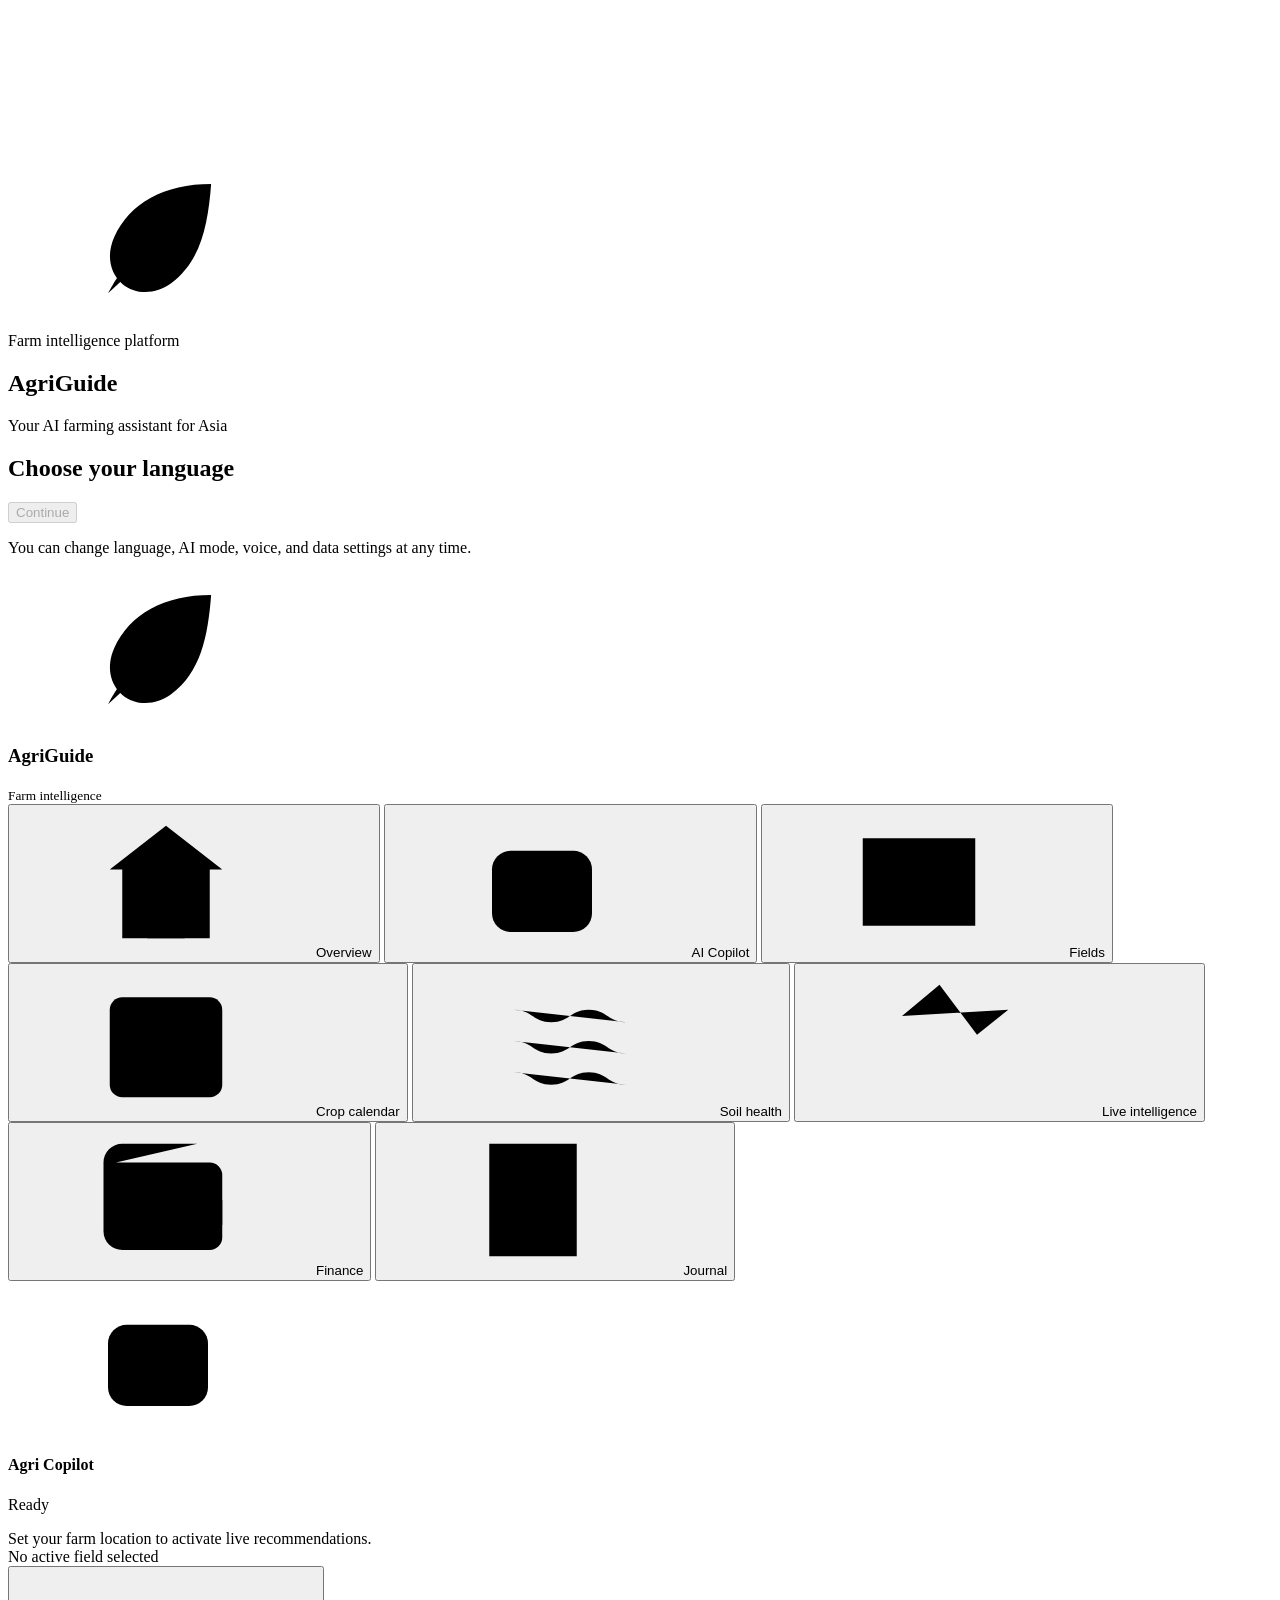
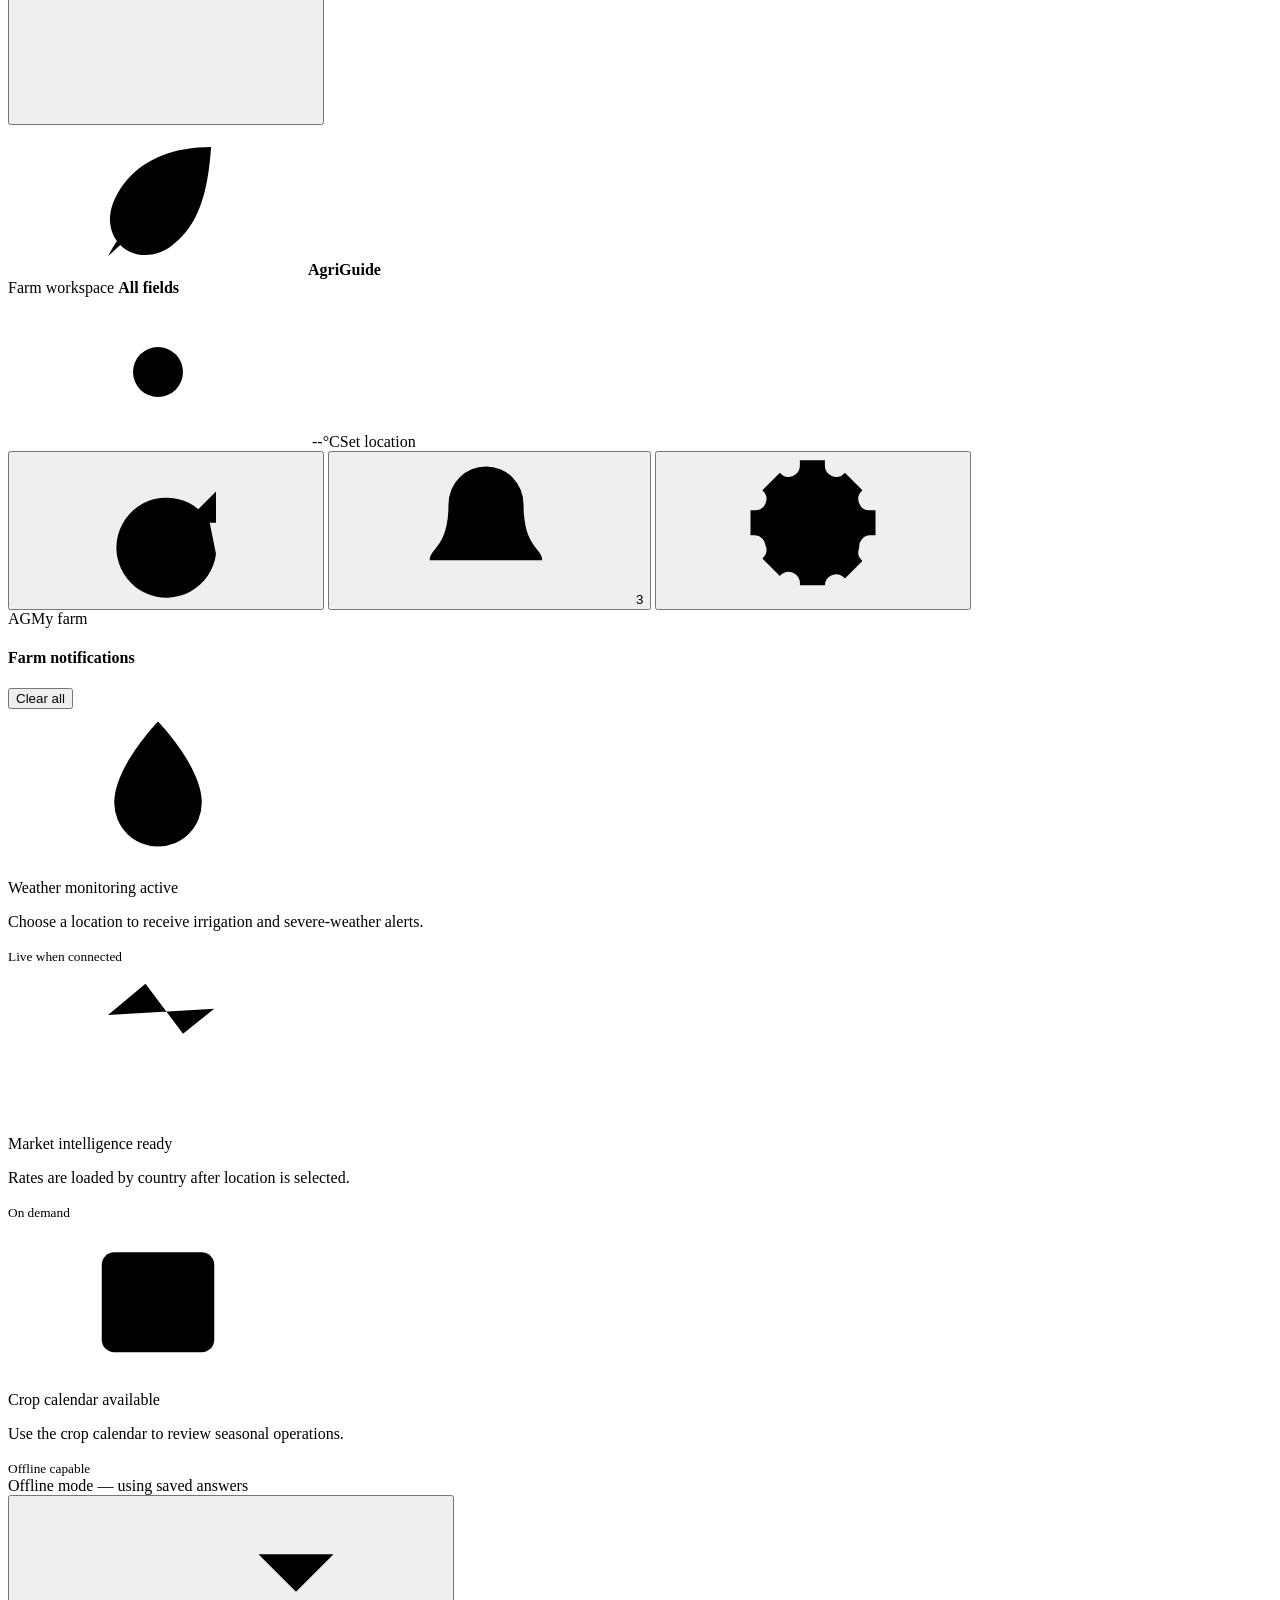
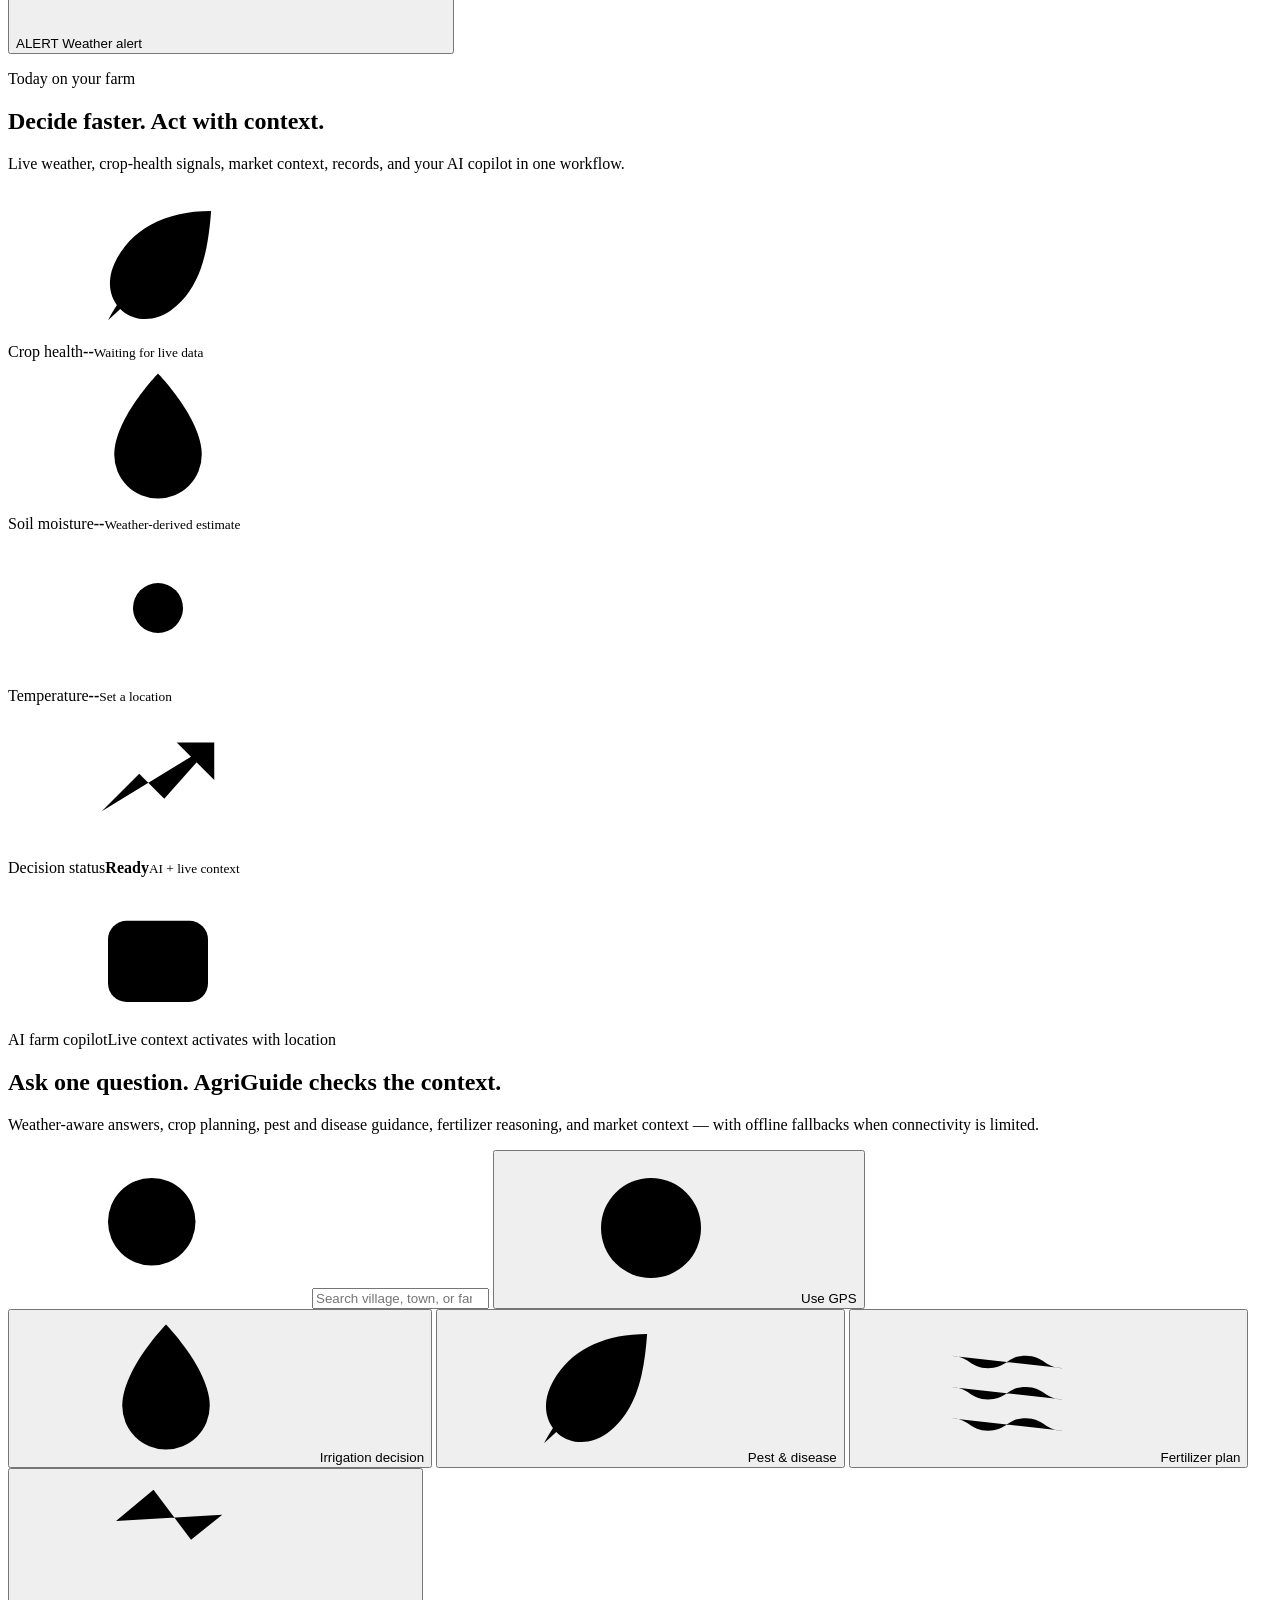
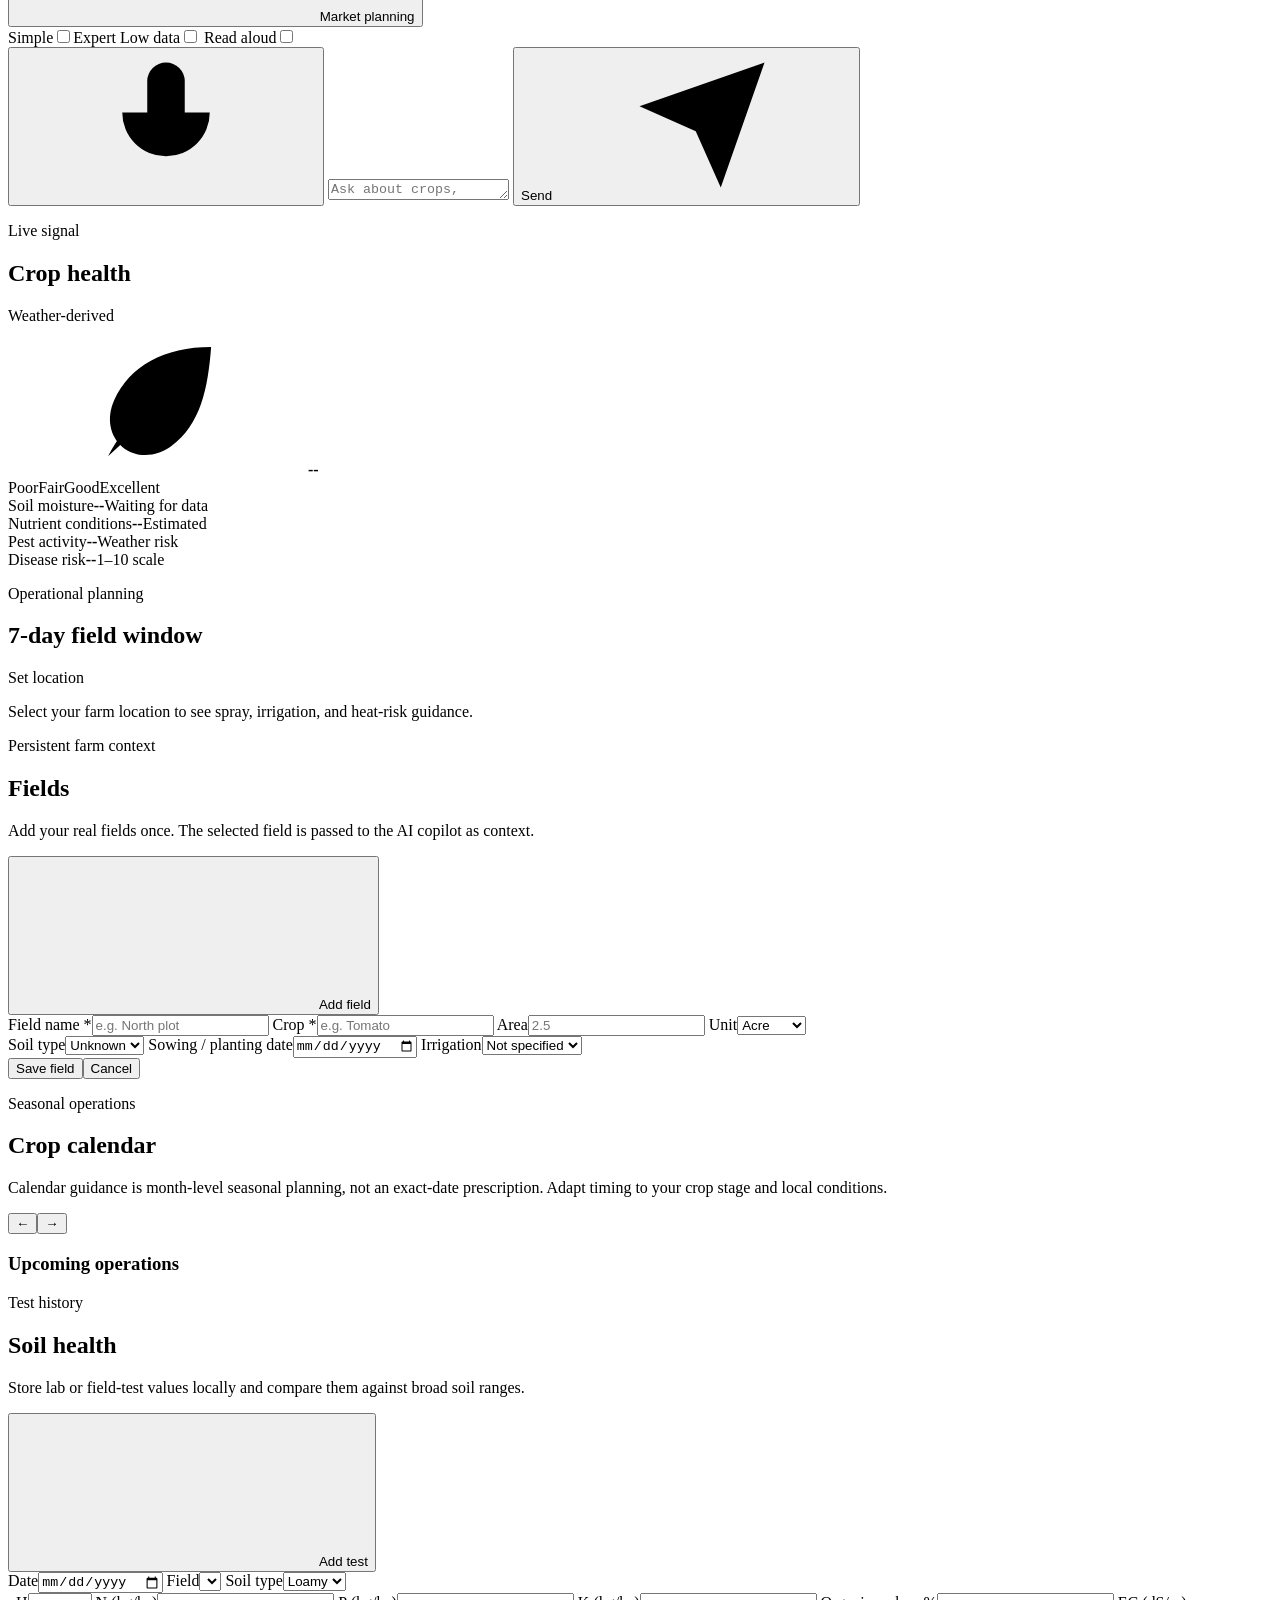
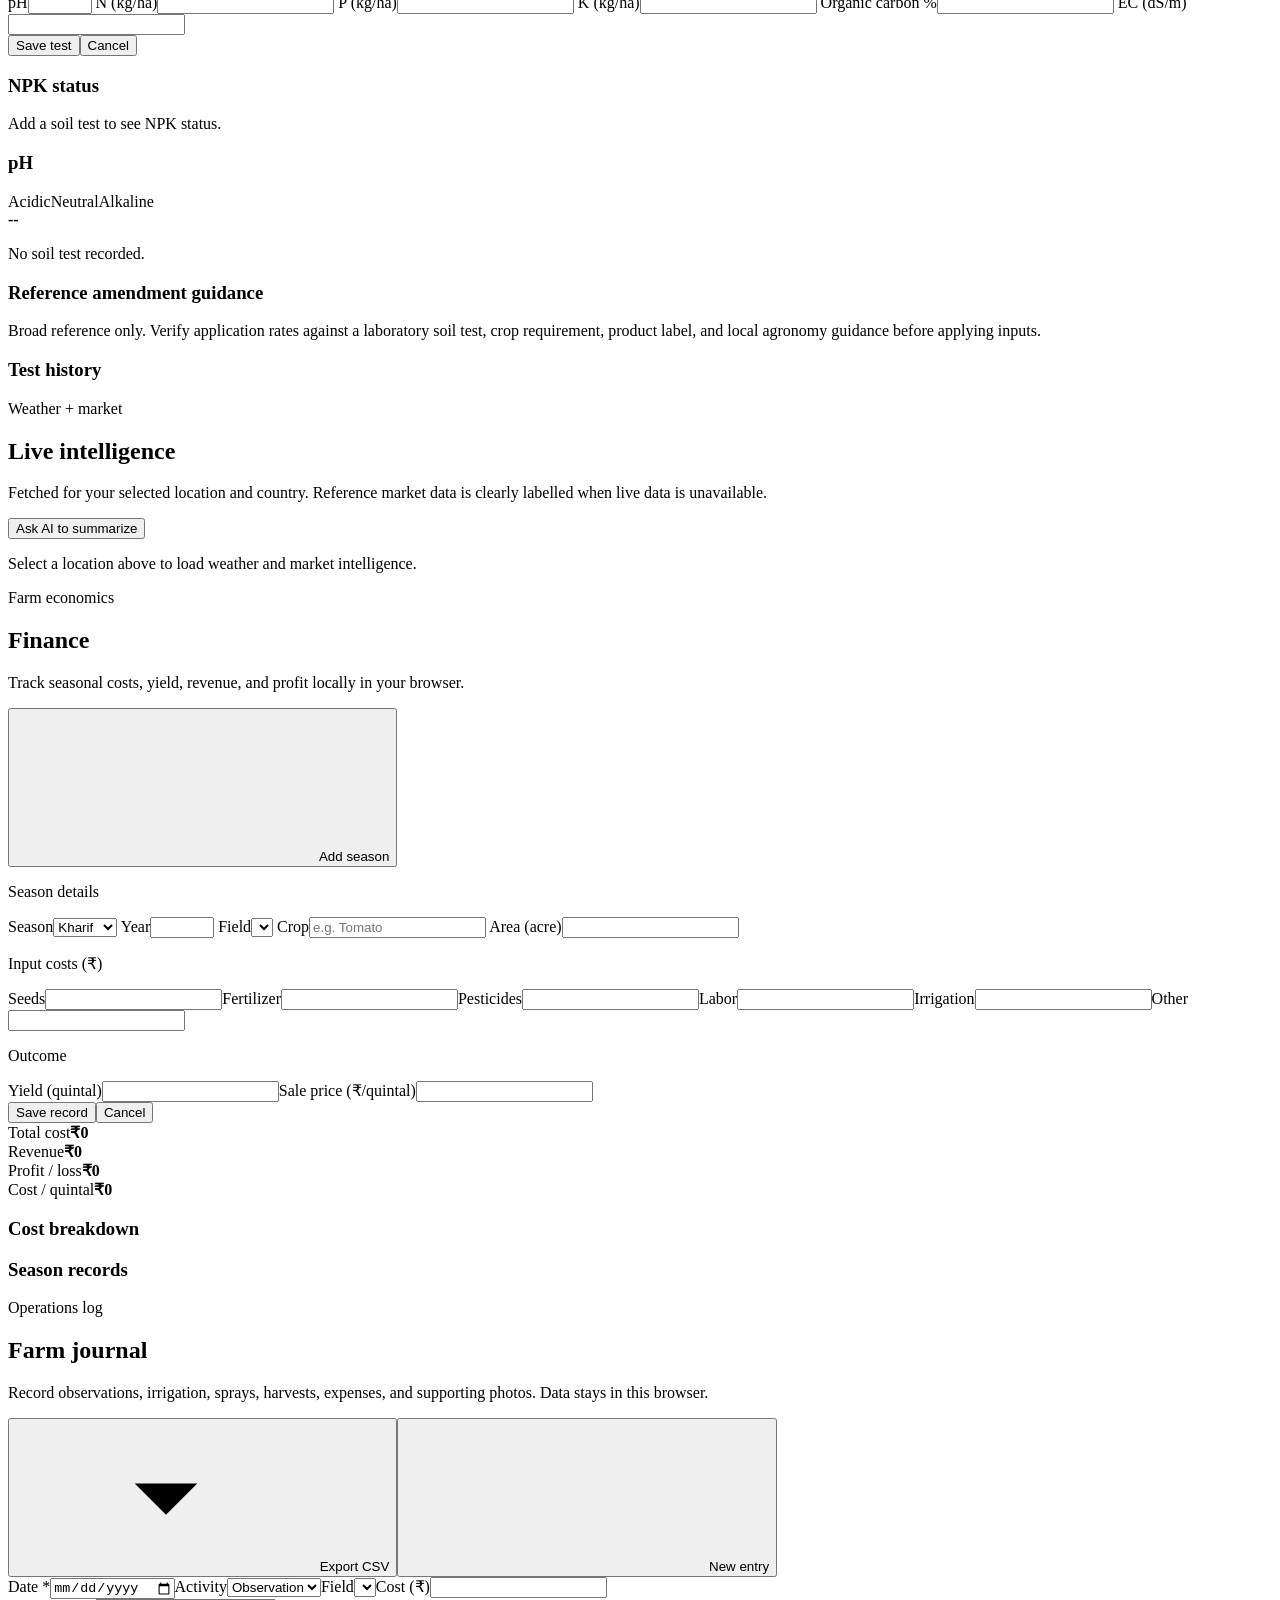
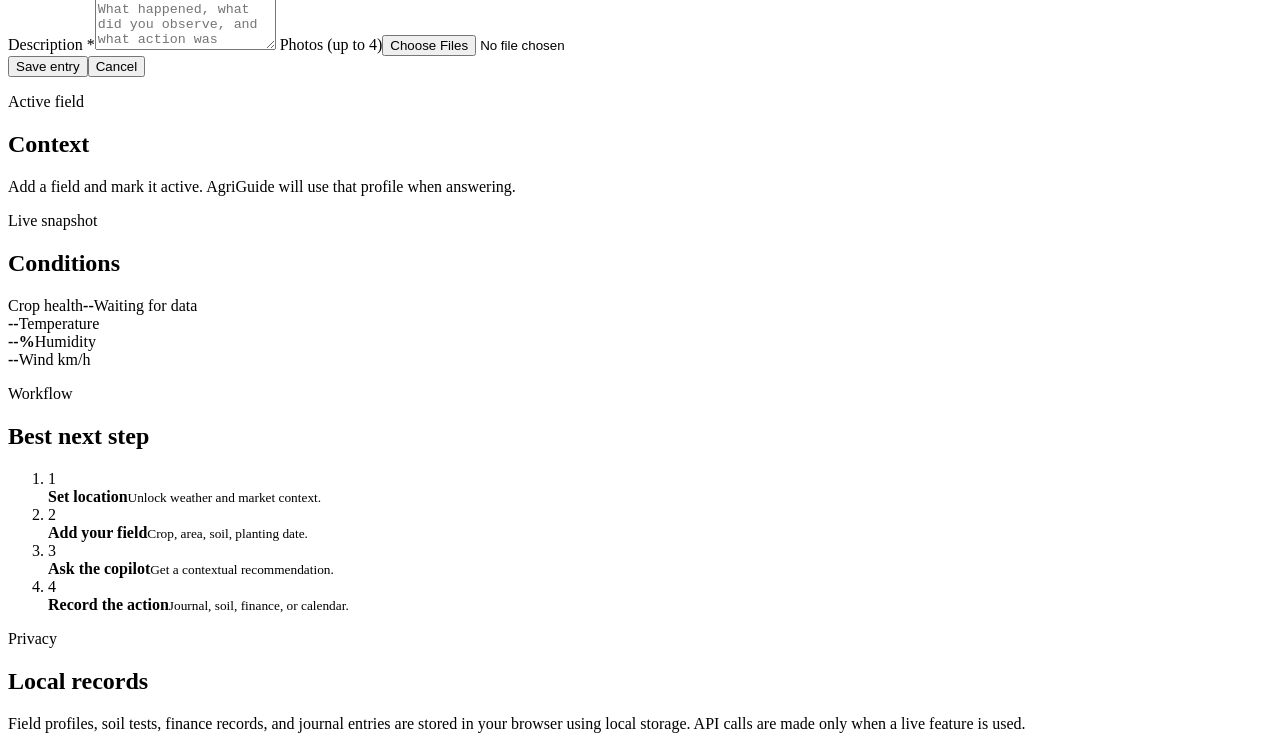
==== frontend/index.html @ b5e4563b "chore: snapshot before audit and bug fixes" ====
<!doctype html>
<html lang="en">
<head>
  <meta charset="utf-8" />
  <meta name="viewport" content="width=device-width, initial-scale=1, viewport-fit=cover" />
  <meta name="theme-color" content="#163824" />
  <meta name="description" content="AgriGuide — AI farm intelligence for weather, crop health, soil, planning, finance, and field operations." />
  <title>AgriGuide — Farm Intelligence</title>
  <link rel="manifest" href="/manifest.json" />
  <link rel="stylesheet" href="/css/style.css?v=4" />
</head>
<body>
  <!-- Local SVG icon sprite: no CDN dependency, works offline. -->
  <svg class="svg-sprite" aria-hidden="true" focusable="false">
    <symbol id="i-leaf" viewBox="0 0 24 24"><path d="M20.5 3.5C13 3.5 7.5 6.5 5 12c-1.3 2.9-.7 5.8 1.3 7.5 2.1 1.8 5.4 1.7 7.8-.1 4.7-3.5 5.9-9.2 6.4-15.9Z"/><path d="M4 21c2.8-5.4 7.1-9.4 13.1-12"/></symbol>
    <symbol id="i-home" viewBox="0 0 24 24"><path d="m3 10 9-7 9 7"/><path d="M5 9.5V21h14V9.5"/><path d="M9 21v-7h6v7"/></symbol>
    <symbol id="i-fields" viewBox="0 0 24 24"><path d="M3 5h18v14H3z"/><path d="M3 11h18M9 5v14M15 5v14"/></symbol>
    <symbol id="i-calendar" viewBox="0 0 24 24"><rect x="3" y="5" width="18" height="16" rx="2"/><path d="M8 3v4M16 3v4M3 10h18"/></symbol>
    <symbol id="i-soil" viewBox="0 0 24 24"><path d="M3 7c3 0 3 2 6 2s3-2 6-2 3 2 6 2"/><path d="M3 12c3 0 3 2 6 2s3-2 6-2 3 2 6 2"/><path d="M3 17c3 0 3 2 6 2s3-2 6-2 3 2 6 2"/></symbol>
    <symbol id="i-market" viewBox="0 0 24 24"><path d="M4 20V10M10 20V4M16 20v-7M22 20H2"/><path d="m4 8 6-5 6 8 5-4"/></symbol>
    <symbol id="i-wallet" viewBox="0 0 24 24"><path d="M4 6h15a2 2 0 0 1 2 2v10a2 2 0 0 1-2 2H5a3 3 0 0 1-3-3V6a3 3 0 0 1 3-3h12"/><path d="M16 12h5v4h-5a2 2 0 1 1 0-4Z"/></symbol>
    <symbol id="i-journal" viewBox="0 0 24 24"><path d="M5 3h14v18H5z"/><path d="M8 7h8M8 11h8M8 15h5M3 6h4M3 10h4M3 14h4M3 18h4"/></symbol>
    <symbol id="i-bot" viewBox="0 0 24 24"><rect x="4" y="7" width="16" height="13" rx="3"/><path d="M12 3v4M9 12h.01M15 12h.01M8 16h8"/></symbol>
    <symbol id="i-menu" viewBox="0 0 24 24"><path d="M4 7h16M4 12h16M4 17h16"/></symbol>
    <symbol id="i-refresh" viewBox="0 0 24 24"><path d="M20 6v5h-5"/><path d="M19 11a8 8 0 1 0 1 5"/></symbol>
    <symbol id="i-bell" viewBox="0 0 24 24"><path d="M18 8a6 6 0 0 0-12 0c0 7-3 7-3 9h18c0-2-3-2-3-9"/><path d="M10 21h4"/></symbol>
    <symbol id="i-settings" viewBox="0 0 24 24"><circle cx="12" cy="12" r="3"/><path d="M19.4 15a1.8 1.8 0 0 0 .4 2l.1.1-2.8 2.8-.1-.1a1.8 1.8 0 0 0-2-.4 1.8 1.8 0 0 0-1.1 1.7V21h-4v-.1A1.8 1.8 0 0 0 8.8 19a1.8 1.8 0 0 0-2 .4l-.1.1-2.8-2.8.1-.1a1.8 1.8 0 0 0 .4-2A1.8 1.8 0 0 0 2.7 13H2V9h.7a1.8 1.8 0 0 0 1.7-1.1 1.8 1.8 0 0 0-.4-2l-.1-.1L6.7 3l.1.1a1.8 1.8 0 0 0 2 .4A1.8 1.8 0 0 0 9.9 1.8V1h4v.8A1.8 1.8 0 0 0 15 3.5a1.8 1.8 0 0 0 2-.4l.1-.1 2.8 2.8-.1.1a1.8 1.8 0 0 0-.4 2A1.8 1.8 0 0 0 21.1 9h.9v4h-.9a1.8 1.8 0 0 0-1.7 2Z"/></symbol>
    <symbol id="i-pin" viewBox="0 0 24 24"><path d="M20 10c0 5-8 11-8 11S4 15 4 10a8 8 0 1 1 16 0Z"/><circle cx="12" cy="10" r="2.5"/></symbol>
    <symbol id="i-search" viewBox="0 0 24 24"><circle cx="11" cy="11" r="7"/><path d="m20 20-4-4"/></symbol>
    <symbol id="i-mic" viewBox="0 0 24 24"><rect x="9" y="2" width="6" height="12" rx="3"/><path d="M5 10a7 7 0 0 0 14 0M12 17v5M8 22h8"/></symbol>
    <symbol id="i-send" viewBox="0 0 24 24"><path d="m22 2-7 20-4-9-9-4Z"/><path d="M22 2 11 13"/></symbol>
    <symbol id="i-sun" viewBox="0 0 24 24"><circle cx="12" cy="12" r="4"/><path d="M12 2v2M12 20v2M4.93 4.93l1.41 1.41M17.66 17.66l1.41 1.41M2 12h2M20 12h2M4.93 19.07l1.41-1.41M17.66 6.34l1.41-1.41"/></symbol>
    <symbol id="i-droplet" viewBox="0 0 24 24"><path d="M12 2s7 7.2 7 13a7 7 0 0 1-14 0c0-5.8 7-13 7-13Z"/></symbol>
    <symbol id="i-trend" viewBox="0 0 24 24"><path d="m3 17 6-6 4 4 8-9"/><path d="M15 6h6v6"/></symbol>
    <symbol id="i-plus" viewBox="0 0 24 24"><path d="M12 5v14M5 12h14"/></symbol>
    <symbol id="i-download" viewBox="0 0 24 24"><path d="M12 3v12M7 10l5 5 5-5M5 21h14"/></symbol>
    <symbol id="i-chevron-down" viewBox="0 0 24 24"><path d="m6 9 6 6 6-6"/></symbol>
    <symbol id="i-gps" viewBox="0 0 24 24"><circle cx="12" cy="12" r="4"/><circle cx="12" cy="12" r="8"/><path d="M12 2V0M12 24v-2M2 12H0M24 12h-2"/></symbol>
    <symbol id="i-moon" viewBox="0 0 24 24"><path d="M20 15.5A8.5 8.5 0 0 1 8.5 4 8.5 8.5 0 1 0 20 15.5Z"/></symbol>
  </svg>

  <!-- Language onboarding -->
  <section id="lang-screen" class="screen language-screen active" aria-labelledby="language-title">
    <div class="lang-card">
      <div class="lang-brand-lockup">
        <span class="brand-mark brand-mark-large"><svg class="ui-icon"><use href="#i-leaf"/></svg></span>
        <div>
          <p class="eyebrow">Farm intelligence platform</p>
          <h1 id="language-title" data-i18n="appName">AgriGuide</h1>
        </div>
      </div>
      <p class="subtitle" data-i18n="tagline">Your AI farming assistant for Asia</p>
      <h2 data-i18n="selectLanguage">Choose your language</h2>
      <div id="lang-grid" class="lang-grid" role="list"></div>
      <button id="lang-continue" class="btn primary ripple-target" type="button" disabled>
        <span data-i18n="continue">Continue</span>
      </button>
      <p class="onboarding-note">You can change language, AI mode, voice, and data settings at any time.</p>
    </div>
  </section>

  <!-- Main application -->
  <div id="app-screen" class="screen app-shell">
    <aside class="sidebar" aria-label="Primary navigation">
      <div class="brand-block">
        <span class="brand-mark"><svg class="ui-icon"><use href="#i-leaf"/></svg></span>
        <div>
          <h3>AgriGuide</h3>
          <small>Farm intelligence</small>
        </div>
      </div>

      <nav class="nav-list" aria-label="Farm workspace">
        <button class="nav-item active" type="button" data-target="overview"><span class="icon"><svg class="ui-icon"><use href="#i-home"/></svg></span><span>Overview</span></button>
        <button class="nav-item" type="button" data-target="assistant"><span class="icon"><svg class="ui-icon"><use href="#i-bot"/></svg></span><span>AI Copilot</span></button>
        <button class="nav-item" type="button" data-target="fields"><span class="icon"><svg class="ui-icon"><use href="#i-fields"/></svg></span><span>Fields</span></button>
        <button class="nav-item" type="button" data-target="calendar"><span class="icon"><svg class="ui-icon"><use href="#i-calendar"/></svg></span><span>Crop calendar</span></button>
        <button class="nav-item" type="button" data-target="soil"><span class="icon"><svg class="ui-icon"><use href="#i-soil"/></svg></span><span>Soil health</span></button>
        <button class="nav-item" type="button" data-target="market"><span class="icon"><svg class="ui-icon"><use href="#i-market"/></svg></span><span>Live intelligence</span></button>
        <button class="nav-item" type="button" data-target="finance"><span class="icon"><svg class="ui-icon"><use href="#i-wallet"/></svg></span><span>Finance</span></button>
        <button class="nav-item" type="button" data-target="journal"><span class="icon"><svg class="ui-icon"><use href="#i-journal"/></svg></span><span>Journal</span></button>
      </nav>

      <div class="sidebar-status-card" aria-label="Agent status">
        <div class="agent-mini-row">
          <div class="agent-avatar">
            <div class="agent-avatar-ring"><svg class="ui-icon"><use href="#i-bot"/></svg></div>
            <span class="agent-status-dot"></span>
          </div>
          <div class="agent-info">
            <h4>Agri Copilot</h4>
            <p><span class="status-indicator"></span> Ready</p>
          </div>
        </div>
        <div id="agent-speech" class="speech-bubble">Set your farm location to activate live recommendations.</div>
        <span class="sidebar-status-text" id="active-field-name">No active field selected</span>
      </div>
    </aside>

    <div id="sidebar-backdrop" class="sidebar-backdrop" aria-hidden="true"></div>

    <main class="main-column">
      <header class="topbar">
        <div class="topbar-left">
          <button class="mobile-menu icon-btn" type="button" aria-label="Open navigation"><svg class="ui-icon"><use href="#i-menu"/></svg></button>
          <div class="mobile-brand"><span class="brand-mark mini"><svg class="ui-icon"><use href="#i-leaf"/></svg></span><strong>AgriGuide</strong></div>
          <div class="workspace-title">
            <span class="workspace-label">Farm workspace</span>
            <strong id="topbar-field-label">All fields</strong>
          </div>
        </div>

        <div class="topbar-actions">
          <div id="header-weather" class="weather-widget" aria-live="polite">
            <span class="weather-icon" data-field="icon"><svg class="ui-icon"><use href="#i-sun"/></svg></span>
            <span><span class="weather-temp" data-field="temp">--°C</span><span class="weather-desc" data-field="desc">Set location</span></span>
          </div>
          <button id="btn-refresh" class="icon-btn" type="button" aria-label="Refresh live data" title="Refresh live data"><svg class="ui-icon icon-hover-rotate"><use href="#i-refresh"/></svg></button>
          <button id="btn-notifications" class="icon-btn notification-btn" type="button" aria-label="Notifications" title="Notifications"><svg class="ui-icon"><use href="#i-bell"/></svg><span class="badge">3</span></button>
          <button id="btn-settings" class="icon-btn" type="button" aria-label="Settings" title="Settings"><svg class="ui-icon"><use href="#i-settings"/></svg></button>
          <div class="profile-chip" aria-label="Farm profile"><span class="avatar">AG</span><span>My farm</span></div>
        </div>

        <div id="notifications-panel" class="notifications-panel hidden" role="dialog" aria-label="Notifications">
          <div class="notif-header"><h4>Farm notifications</h4><button id="notif-clear" class="notif-clear-btn" type="button">Clear all</button></div>
          <div id="notif-list" class="notif-list">
            <div class="notif-item notif-weather"><span class="notif-icon"><svg class="ui-icon"><use href="#i-droplet"/></svg></span><div class="notif-content"><p class="notif-title">Weather monitoring active</p><p class="notif-desc">Choose a location to receive irrigation and severe-weather alerts.</p><small class="notif-time">Live when connected</small></div></div>
            <div class="notif-item notif-market"><span class="notif-icon"><svg class="ui-icon"><use href="#i-market"/></svg></span><div class="notif-content"><p class="notif-title">Market intelligence ready</p><p class="notif-desc">Rates are loaded by country after location is selected.</p><small class="notif-time">On demand</small></div></div>
            <div class="notif-item notif-calendar"><span class="notif-icon"><svg class="ui-icon"><use href="#i-calendar"/></svg></span><div class="notif-content"><p class="notif-title">Crop calendar available</p><p class="notif-desc">Use the crop calendar to review seasonal operations.</p><small class="notif-time">Offline capable</small></div></div>
          </div>
        </div>
      </header>

      <div id="offline-banner" class="offline-banner hidden" data-i18n="offlineBanner">Offline mode — using saved answers</div>

      <section id="alert-bar" class="alert-bar hidden" aria-live="polite">
        <button class="alert-toggle" type="button" aria-expanded="false">
          <span class="alert-level" data-field="level">ALERT</span>
          <span class="alert-msg" data-field="msg">Weather alert</span>
          <span class="alert-time" data-field="time"></span>
          <svg class="ui-icon alert-chevron"><use href="#i-chevron-down"/></svg>
        </button>
        <div class="alert-details" data-field="details"></div>
      </section>

      <div class="content-grid">
        <div class="content-main">
          <!-- OVERVIEW -->
          <section id="overview" class="workspace-section">
            <div class="page-heading-row">
              <div>
                <p class="eyebrow">Today on your farm</p>
                <h1>Decide faster. Act with context.</h1>
                <p class="section-subtitle">Live weather, crop-health signals, market context, records, and your AI copilot in one workflow.</p>
              </div>
              <span id="active-location" class="active-location"></span>
            </div>

            <div class="overview-kpis">
              <article class="overview-kpi kpi-primary">
                <span class="kpi-icon"><svg class="ui-icon"><use href="#i-leaf"/></svg></span>
                <div><span class="kpi-label">Crop health</span><strong id="overview-health">--</strong><small id="overview-health-note">Waiting for live data</small></div>
              </article>
              <article class="overview-kpi">
                <span class="kpi-icon"><svg class="ui-icon"><use href="#i-droplet"/></svg></span>
                <div><span class="kpi-label">Soil moisture</span><strong id="overview-moisture">--</strong><small>Weather-derived estimate</small></div>
              </article>
              <article class="overview-kpi">
                <span class="kpi-icon"><svg class="ui-icon"><use href="#i-sun"/></svg></span>
                <div><span class="kpi-label">Temperature</span><strong id="overview-temp">--</strong><small id="overview-weather-note">Set a location</small></div>
              </article>
              <article class="overview-kpi">
                <span class="kpi-icon"><svg class="ui-icon"><use href="#i-trend"/></svg></span>
                <div><span class="kpi-label">Decision status</span><strong id="overview-action">Ready</strong><small id="overview-action-note">AI + live context</small></div>
              </article>
            </div>
          </section>

          <!-- AI COPILOT HERO -->
          <section id="assistant" class="hero-agent-workspace" aria-labelledby="assistant-title">
            <div class="agent-hero-header">
              <div class="agent-hero-avatar-wrap"><div class="agent-avatar-hero"><svg class="ui-icon ui-icon-lg"><use href="#i-bot"/></svg></div><span class="status-pulse-ring"></span></div>
              <div class="agent-hero-intro">
                <div class="agent-badge-row"><span class="agent-pill-badge"><span class="live-status-dot"></span> AI farm copilot</span><span class="agent-pill-location" id="agent-location-label">Live context activates with location</span></div>
                <h2 id="assistant-title" class="agent-hero-title">Ask one question. AgriGuide checks the context.</h2>
                <p class="agent-hero-subtitle">Weather-aware answers, crop planning, pest and disease guidance, fertilizer reasoning, and market context — with offline fallbacks when connectivity is limited.</p>
              </div>
            </div>

            <div class="agent-location-bar">
              <div class="location-input-group">
                <svg class="ui-icon search-icon"><use href="#i-search"/></svg>
                <input id="location-search" type="search" placeholder="Search village, town, or farm area…" autocomplete="off" aria-label="Search farm location" />
                <button id="btn-gps" class="btn agent-secondary-btn" type="button"><svg class="ui-icon"><use href="#i-gps"/></svg><span>Use GPS</span></button>
              </div>
              <div id="location-results" class="location-results hidden" role="listbox"></div>
            </div>

            <div id="chat" class="chat hero-chat-stream" aria-live="polite" aria-label="AgriGuide conversation"></div>

            <div class="quick-topics" aria-label="Quick prompts">
              <button class="topic-chip" type="button" data-prompt="Should I irrigate today based on the weather forecast?"><span class="topic-icon"><svg class="ui-icon"><use href="#i-droplet"/></svg></span> Irrigation decision</button>
              <button class="topic-chip" type="button" data-prompt="What pest and disease risks should I scout for this week?"><span class="topic-icon"><svg class="ui-icon"><use href="#i-leaf"/></svg></span> Pest & disease</button>
              <button class="topic-chip" type="button" data-prompt="Help me plan fertilizer application safely and efficiently."><span class="topic-icon"><svg class="ui-icon"><use href="#i-soil"/></svg></span> Fertilizer plan</button>
              <button class="topic-chip" type="button" data-prompt="Show me the relevant market rates and how they may affect my planning."><span class="topic-icon"><svg class="ui-icon"><use href="#i-market"/></svg></span> Market planning</button>
            </div>

            <div class="composer hero-composer">
              <div class="composer-tools">
                <label class="toggle"><span data-i18n="simpleMode">Simple</span><input id="mode-toggle" type="checkbox" aria-label="Toggle expert mode" /><span data-i18n="expertMode">Expert</span></label>
                <label class="toggle"><span data-i18n="lowDataMode">Low data</span><input id="low-data-toggle" type="checkbox" /></label>
                <label class="toggle"><span data-i18n="voiceOut">Read aloud</span><input id="voice-out-toggle" type="checkbox" /></label>
              </div>
              <div class="input-row">
                <button id="btn-voice-in" class="icon-btn voice-mic-btn" type="button" aria-label="Speak"><svg class="ui-icon"><use href="#i-mic"/></svg></button>
                <textarea id="message-input" rows="1" maxlength="4000" data-i18n-placeholder="placeholder" placeholder="Ask about crops, weather, pests, soil…"></textarea>
                <button id="btn-send" class="send-btn ripple-target" type="button" aria-label="Send message"><span data-i18n="send">Send</span><svg class="ui-icon"><use href="#i-send"/></svg></button>
              </div>
            </div>
          </section>

          <!-- CROP HEALTH -->
          <section class="dashboard-row workspace-section" aria-label="Farm health overview">
            <article class="card health-card">
              <div class="section-heading"><div><p class="eyebrow">Live signal</p><h2>Crop health</h2></div><span class="confidence-pill">Weather-derived</span></div>
              <div class="gauge-wrap">
                <div id="crop-health-gauge" class="health-gauge" style="--score:0"><div><span class="gauge-icon"><svg class="ui-icon"><use href="#i-leaf"/></svg></span><strong data-field="score">--</strong></div></div>
                <div class="health-legend"><span><i class="legend-dot poor"></i>Poor</span><span><i class="legend-dot fair"></i>Fair</span><span><i class="legend-dot good"></i>Good</span><span><i class="legend-dot excellent"></i>Excellent</span></div>
              </div>
              <div id="crop-metrics" class="metric-grid">
                <div class="metric-tile" data-metric="soil-moisture"><span class="label">Soil moisture</span><strong class="value" data-field="value">--</strong><span class="sub" data-field="sub">Waiting for data</span></div>
                <div class="metric-tile" data-metric="nutrients"><span class="label">Nutrient conditions</span><strong class="value" data-field="value">--</strong><span class="sub" data-field="sub">Estimated</span></div>
                <div class="metric-tile" data-metric="pest-activity"><span class="label">Pest activity</span><strong class="value" data-field="value">--</strong><span class="sub" data-field="sub">Weather risk</span></div>
                <div class="metric-tile" data-metric="disease-risk"><span class="label">Disease risk</span><strong class="value" data-field="value">--</strong><span class="sub" data-field="sub">1–10 scale</span></div>
              </div>
            </article>

            <article class="card forecast-card">
              <div class="section-heading"><div><p class="eyebrow">Operational planning</p><h2>7-day field window</h2></div></div>
              <div id="forecast-strip" class="forecast-strip"><div class="forecast-day"><span class="day-label">Set location</span></div></div>
              <p id="forecast-impact" class="impact-note">Select your farm location to see spray, irrigation, and heat-risk guidance.</p>
            </article>
          </section>

          <!-- FIELDS -->
          <section id="fields" class="card workspace-section">
            <div class="section-heading">
              <div><p class="eyebrow">Persistent farm context</p><h2>Fields</h2><p class="section-subtitle compact-copy">Add your real fields once. The selected field is passed to the AI copilot as context.</p></div>
              <button id="btn-field-add" class="btn primary" type="button"><svg class="ui-icon"><use href="#i-plus"/></svg> Add field</button>
            </div>
            <div id="field-form" class="field-form hidden">
              <div class="form-row">
                <label class="form-field"><span>Field name *</span><input id="field-name" type="text" maxlength="80" placeholder="e.g. North plot" /></label>
                <label class="form-field"><span>Crop *</span><input id="field-crop" type="text" maxlength="80" placeholder="e.g. Tomato" /></label>
                <label class="form-field"><span>Area</span><input id="field-area" type="number" min="0" step="0.01" placeholder="2.5" /></label>
                <label class="form-field"><span>Unit</span><select id="field-unit"><option value="acre">Acre</option><option value="hectare">Hectare</option><option value="cent">Cent</option></select></label>
              </div>
              <div class="form-row">
                <label class="form-field"><span>Soil type</span><select id="field-soil"><option value="">Unknown</option><option value="loamy">Loamy</option><option value="clay">Clay</option><option value="sandy">Sandy</option><option value="black">Black soil</option><option value="red">Red soil</option><option value="alluvial">Alluvial</option></select></label>
                <label class="form-field"><span>Sowing / planting date</span><input id="field-sowing-date" type="date" /></label>
                <label class="form-field"><span>Irrigation</span><select id="field-irrigation"><option value="">Not specified</option><option value="drip">Drip</option><option value="sprinkler">Sprinkler</option><option value="furrow">Furrow</option><option value="flood">Flood</option><option value="rainfed">Rainfed</option></select></label>
              </div>
              <div class="form-actions"><button id="btn-field-save" class="btn primary" type="button">Save field</button><button id="btn-field-cancel" class="btn ghost" type="button">Cancel</button></div>
            </div>
            <div id="fields-list" class="fields-list"></div>
          </section>

          <!-- CALENDAR -->
          <section id="calendar" class="card workspace-section">
            <div class="section-heading"><div><p class="eyebrow">Seasonal operations</p><h2>Crop calendar</h2><p class="section-subtitle compact-copy">Calendar guidance is month-level seasonal planning, not an exact-date prescription. Adapt timing to your crop stage and local conditions.</p></div><div class="calendar-controls"><button id="btn-cal-prev" class="icon-btn" type="button" aria-label="Previous month">←</button><strong id="cal-month-label" class="cal-month-label"></strong><button id="btn-cal-next" class="icon-btn" type="button" aria-label="Next month">→</button></div></div>
            <div id="calendar-grid" class="calendar-grid"></div>
            <div class="section-heading compact section-divider"><h3>Upcoming operations</h3></div>
            <div id="calendar-tasks" class="calendar-tasks"></div>
          </section>

          <!-- SOIL -->
          <section id="soil" class="card workspace-section">
            <div class="section-heading"><div><p class="eyebrow">Test history</p><h2>Soil health</h2><p class="section-subtitle compact-copy">Store lab or field-test values locally and compare them against broad soil ranges.</p></div><button id="btn-soil-add" class="btn primary" type="button"><svg class="ui-icon"><use href="#i-plus"/></svg> Add test</button></div>
            <div id="soil-form" class="soil-form hidden">
              <div class="form-row">
                <label class="form-field"><span>Date</span><input id="soil-date" type="date" /></label>
                <label class="form-field"><span>Field</span><select id="soil-field"></select></label>
                <label class="form-field"><span>Soil type</span><select id="soil-type"><option value="loamy">Loamy</option><option value="clay">Clay</option><option value="sandy">Sandy</option><option value="silty">Silty</option><option value="peaty">Peaty</option><option value="chalky">Chalky</option></select></label>
              </div>
              <div class="form-row">
                <label class="form-field"><span>pH</span><input id="soil-ph" type="number" step="0.1" min="0" max="14" /></label>
                <label class="form-field"><span>N (kg/ha)</span><input id="soil-n" type="number" min="0" /></label>
                <label class="form-field"><span>P (kg/ha)</span><input id="soil-p" type="number" min="0" /></label>
                <label class="form-field"><span>K (kg/ha)</span><input id="soil-k" type="number" min="0" /></label>
                <label class="form-field"><span>Organic carbon %</span><input id="soil-oc" type="number" step="0.01" min="0" /></label>
                <label class="form-field"><span>EC (dS/m)</span><input id="soil-ec" type="number" step="0.01" min="0" /></label>
              </div>
              <div class="form-actions"><button id="btn-soil-save" class="btn primary" type="button">Save test</button><button id="btn-soil-cancel" class="btn ghost" type="button">Cancel</button></div>
            </div>
            <div class="soil-dashboard">
              <div><h3>NPK status</h3><div id="npk-bars" class="npk-bars"><p class="soil-empty">Add a soil test to see NPK status.</p></div></div>
              <div><h3>pH</h3><div class="ph-display"><div class="ph-scale"><span class="ph-marker"></span></div><div class="ph-labels"><span>Acidic</span><span>Neutral</span><span>Alkaline</span></div><strong id="ph-value" class="ph-value">--</strong><p id="ph-advice" class="ph-advice">No soil test recorded.</p></div></div>
            </div>
            <div class="section-heading compact section-divider"><div><h3>Reference amendment guidance</h3><p class="section-subtitle compact-copy">Broad reference only. Verify application rates against a laboratory soil test, crop requirement, product label, and local agronomy guidance before applying inputs.</p></div></div><div id="soil-recs" class="soil-recs"></div>
            <div class="section-heading compact section-divider"><h3>Test history</h3></div><div id="soil-history-list" class="soil-history-list"></div>
          </section>

          <!-- MARKET/LIVE -->
          <section id="market" class="card workspace-section">
            <div class="section-heading"><div><p class="eyebrow">Weather + market</p><h2>Live intelligence</h2><p class="section-subtitle compact-copy">Fetched for your selected location and country. Reference market data is clearly labelled when live data is unavailable.</p></div><button class="btn ghost prompt-action" type="button" data-prompt="Summarize the most important weather and market decisions for my farm today.">Ask AI to summarize</button></div>
            <div id="live-panel" class="live-panel"><p class="live-hint">Select a location above to load weather and market intelligence.</p></div>
          </section>

          <!-- FINANCE -->
          <section id="finance" class="card workspace-section">
            <div class="section-heading"><div><p class="eyebrow">Farm economics</p><h2>Finance</h2><p class="section-subtitle compact-copy">Track seasonal costs, yield, revenue, and profit locally in your browser.</p></div><button id="btn-fin-add" class="btn primary" type="button"><svg class="ui-icon"><use href="#i-plus"/></svg> Add season</button></div>
            <div id="fin-form" class="fin-form hidden">
              <p class="form-section-title">Season details</p>
              <div class="form-row">
                <label class="form-field"><span>Season</span><select id="fin-season"><option value="kharif">Kharif</option><option value="rabi">Rabi</option><option value="zaid">Zaid</option><option value="annual">Annual</option></select></label>
                <label class="form-field"><span>Year</span><input id="fin-year" type="number" min="2000" max="2100" /></label>
                <label class="form-field"><span>Field</span><select id="fin-field"></select></label>
                <label class="form-field"><span>Crop</span><input id="fin-crop" type="text" maxlength="80" placeholder="e.g. Tomato" /></label>
                <label class="form-field"><span>Area (acre)</span><input id="fin-area" type="number" step="0.01" min="0" /></label>
              </div>
              <p class="form-section-title">Input costs (₹)</p>
              <div class="form-row"><label class="form-field"><span>Seeds</span><input id="fin-seeds" type="number" min="0" /></label><label class="form-field"><span>Fertilizer</span><input id="fin-fertilizer" type="number" min="0" /></label><label class="form-field"><span>Pesticides</span><input id="fin-pesticides" type="number" min="0" /></label><label class="form-field"><span>Labor</span><input id="fin-labor" type="number" min="0" /></label><label class="form-field"><span>Irrigation</span><input id="fin-irrigation" type="number" min="0" /></label><label class="form-field"><span>Other</span><input id="fin-other-cost" type="number" min="0" /></label></div>
              <p class="form-section-title">Outcome</p>
              <div class="form-row"><label class="form-field"><span>Yield (quintal)</span><input id="fin-yield" type="number" step="0.01" min="0" /></label><label class="form-field"><span>Sale price (₹/quintal)</span><input id="fin-price" type="number" min="0" /></label></div>
              <div class="form-actions"><button id="btn-fin-save" class="btn primary" type="button">Save record</button><button id="btn-fin-cancel" class="btn ghost" type="button">Cancel</button></div>
            </div>
            <div class="fin-dashboard">
              <div class="fin-summary"><div class="fin-card"><span class="fin-card-label">Total cost</span><strong id="fin-total-cost" class="fin-card-value">₹0</strong></div><div class="fin-card"><span class="fin-card-label">Revenue</span><strong id="fin-total-revenue" class="fin-card-value">₹0</strong></div><div id="fin-profit-card" class="fin-card positive"><span class="fin-card-label">Profit / loss</span><strong id="fin-profit" class="fin-card-value">₹0</strong></div><div class="fin-card"><span class="fin-card-label">Cost / quintal</span><strong id="fin-cost-per-q" class="fin-card-value">₹0</strong></div></div>
              <div class="fin-section"><h3>Cost breakdown</h3><div id="fin-cost-chart" class="fin-cost-chart"></div></div>
              <div class="fin-section"><h3>Season records</h3><div id="fin-records" class="fin-records"></div></div>
            </div>
          </section>

          <!-- JOURNAL -->
          <section id="journal" class="card workspace-section">
            <div class="section-heading"><div><p class="eyebrow">Operations log</p><h2>Farm journal</h2><p class="section-subtitle compact-copy">Record observations, irrigation, sprays, harvests, expenses, and supporting photos. Data stays in this browser.</p></div><div class="journal-actions"><button id="btn-journal-export" class="btn ghost" type="button"><svg class="ui-icon"><use href="#i-download"/></svg> Export CSV</button><button id="btn-journal-add" class="btn primary" type="button"><svg class="ui-icon"><use href="#i-plus"/></svg> New entry</button></div></div>
            <div id="journal-form" class="journal-form hidden">
              <div class="form-row"><label class="form-field"><span>Date *</span><input id="journal-date" type="date" /></label><label class="form-field"><span>Activity</span><select id="journal-type"><option value="observation">Observation</option><option value="planting">Planting</option><option value="fertilizer">Fertilizer</option><option value="spraying">Spraying</option><option value="irrigation">Irrigation</option><option value="harvest">Harvest</option><option value="expense">Expense</option><option value="other">Other</option></select></label><label class="form-field"><span>Field</span><select id="journal-field"></select></label><label class="form-field"><span>Cost (₹)</span><input id="journal-cost" type="number" min="0" /></label></div>
              <label class="form-field"><span>Description *</span><textarea id="journal-desc" rows="3" maxlength="1000" placeholder="What happened, what did you observe, and what action was taken?"></textarea></label>
              <label class="form-field"><span>Photos (up to 4)</span><input id="journal-photos" type="file" accept="image/*" multiple /></label>
              <div class="form-actions"><button id="btn-journal-save" class="btn primary" type="button">Save entry</button><button id="btn-journal-cancel" class="btn ghost" type="button">Cancel</button></div>
            </div>
            <div id="journal-entries" class="journal-entries"></div>
          </section>
        </div>

        <!-- Right rail -->
        <aside class="right-panel" aria-label="Farm snapshot">
          <article class="card right-rail-card">
            <div class="section-heading compact"><div><p class="eyebrow">Active field</p><h2>Context</h2></div></div>
            <div id="active-field-context" class="context-card-empty">Add a field and mark it active. AgriGuide will use that profile when answering.</div>
          </article>

          <article class="card right-rail-card hero-snapshot">
            <div class="section-heading compact"><div><p class="eyebrow">Live snapshot</p><h2>Conditions</h2></div></div>
            <div id="hero-crop-health" class="snapshot-block"><span class="snapshot-label">Crop health</span><strong data-field="value">--</strong><span data-field="status">Waiting for data</span><small data-field="updated"></small></div>
            <div id="hero-weather-strip" class="weather-strip compact-weather"><div class="weather-item"><strong data-field="temp">--</strong><span>Temperature</span></div><div class="weather-item"><strong data-field="humidity">--%</strong><span>Humidity</span></div><div class="weather-item"><strong data-field="wind">--</strong><span>Wind km/h</span></div></div>
          </article>

          <article class="card right-rail-card">
            <div class="section-heading compact"><div><p class="eyebrow">Workflow</p><h2>Best next step</h2></div></div>
            <ol class="workflow-mini"><li><span>1</span><div><strong>Set location</strong><small>Unlock weather and market context.</small></div></li><li><span>2</span><div><strong>Add your field</strong><small>Crop, area, soil, planting date.</small></div></li><li><span>3</span><div><strong>Ask the copilot</strong><small>Get a contextual recommendation.</small></div></li><li><span>4</span><div><strong>Record the action</strong><small>Journal, soil, finance, or calendar.</small></div></li></ol>
          </article>

          <article class="card right-rail-card">
            <div class="section-heading compact"><div><p class="eyebrow">Privacy</p><h2>Local records</h2></div></div>
            <p class="muted small">Field profiles, soil tests, finance records, and journal entries are stored in your browser using local storage. API calls are made only when a live feature is used.</p>
          </article>
        </aside>
      </div>
    </main>
  </div>

  <dialog id="settings-dialog">
    <form method="dialog">
      <div class="settings-dialog-head"><div><p class="eyebrow">Preferences</p><h3>AgriGuide settings</h3></div><button class="icon-btn dialog-close" value="cancel" aria-label="Close">×</button></div>
      <label>Language<select id="settings-lang"></select></label>
      <div class="settings-list"><label><span><strong>Dark mode</strong><small>Use a darker interface.</small></span><input id="toggle-dark" type="checkbox" /></label></div>
      <div class="settings-security-note"><strong>AI provider key</strong><p>Keep API keys only in <code>backend/.env</code>. Never put secrets in frontend files or Git.</p></div>
      <menu><button class="btn primary" value="default">Done</button></menu>
    </form>
  </dialog>

  <script type="module" src="/js/app.js?v=4"></script>
</body>
</html>
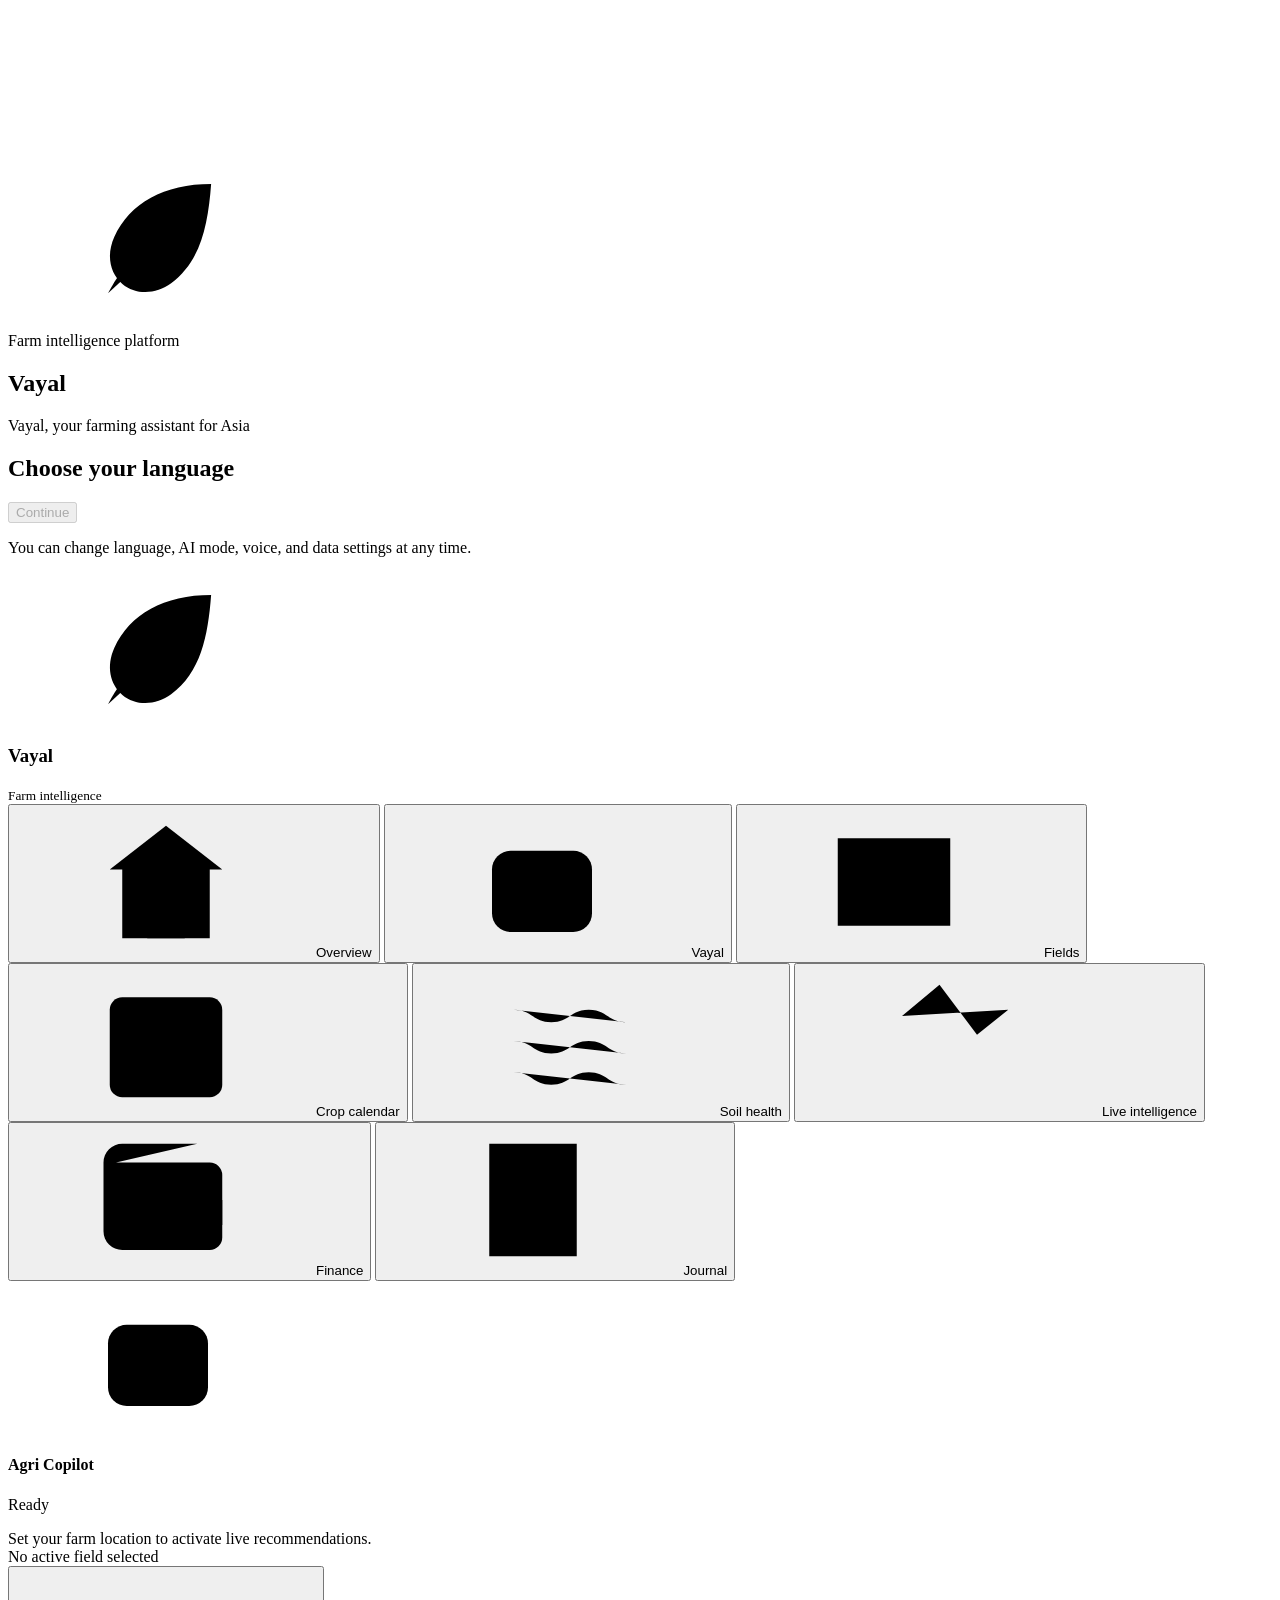
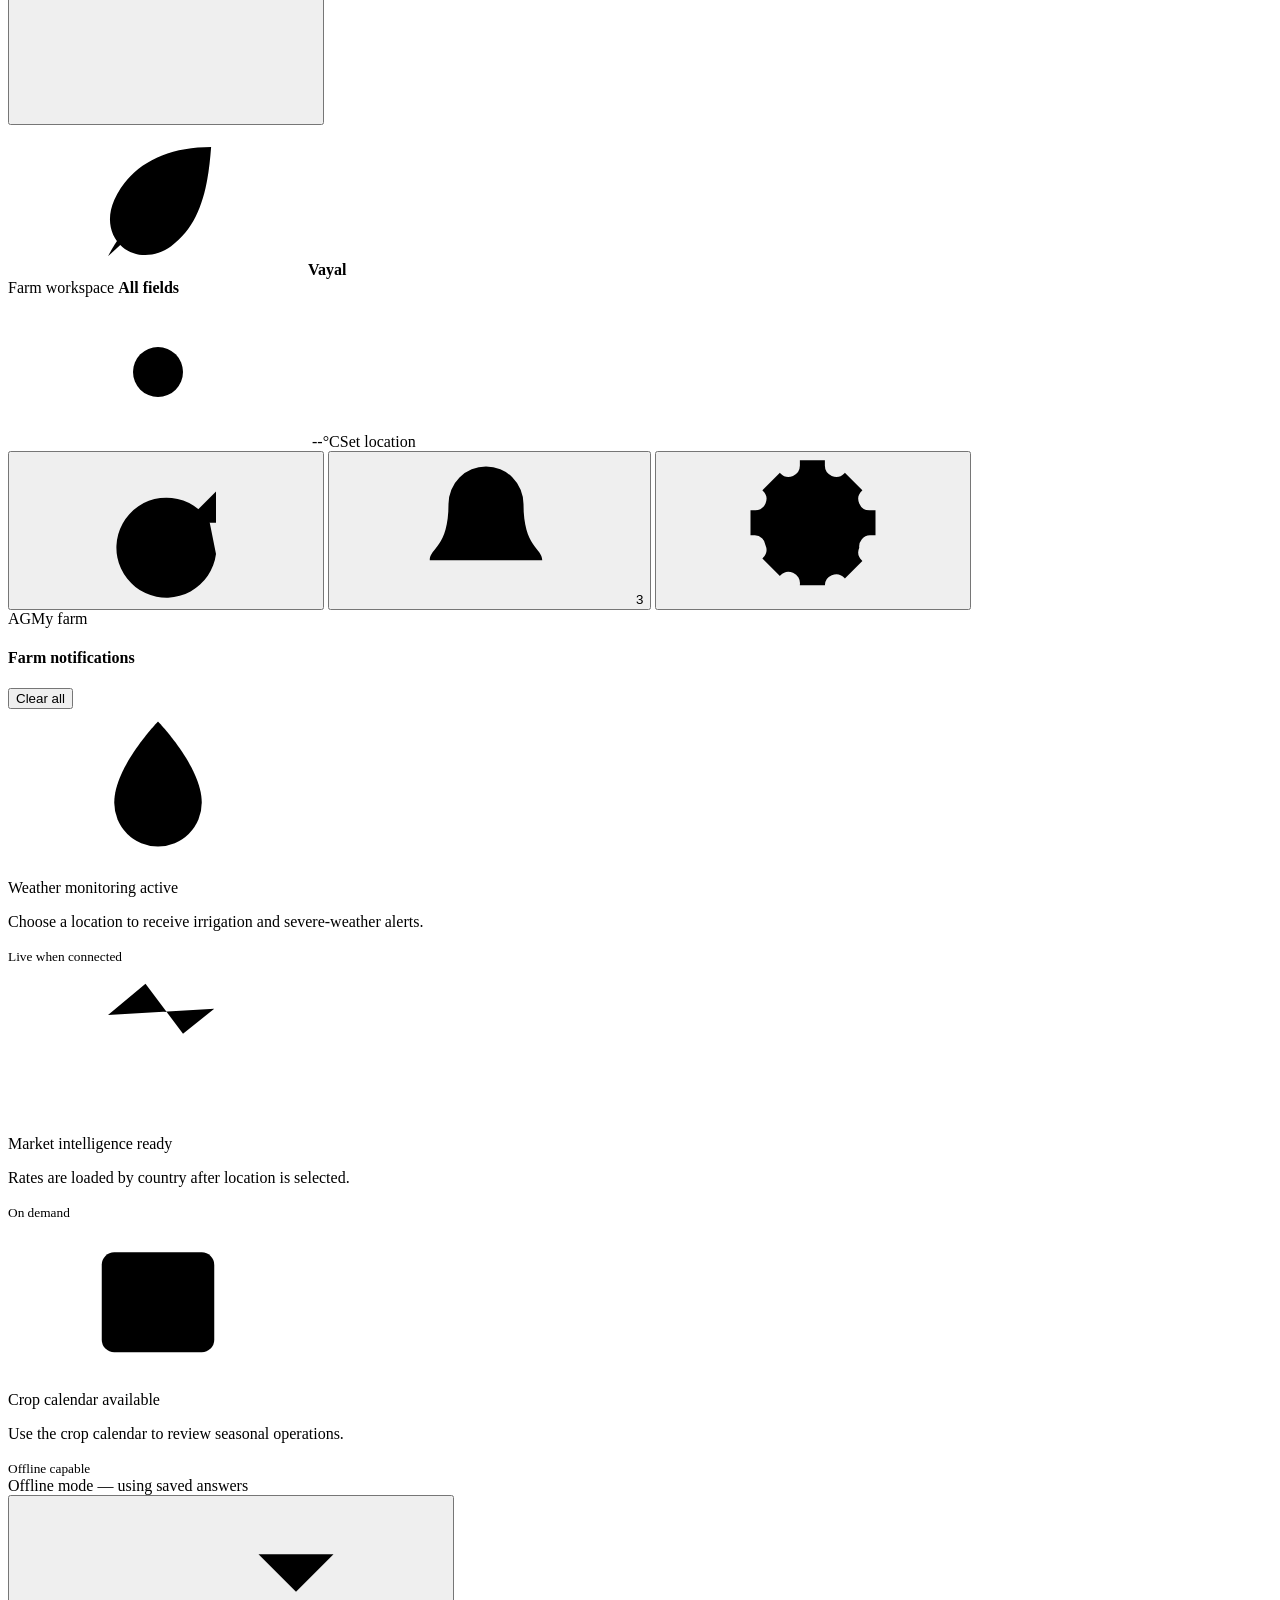
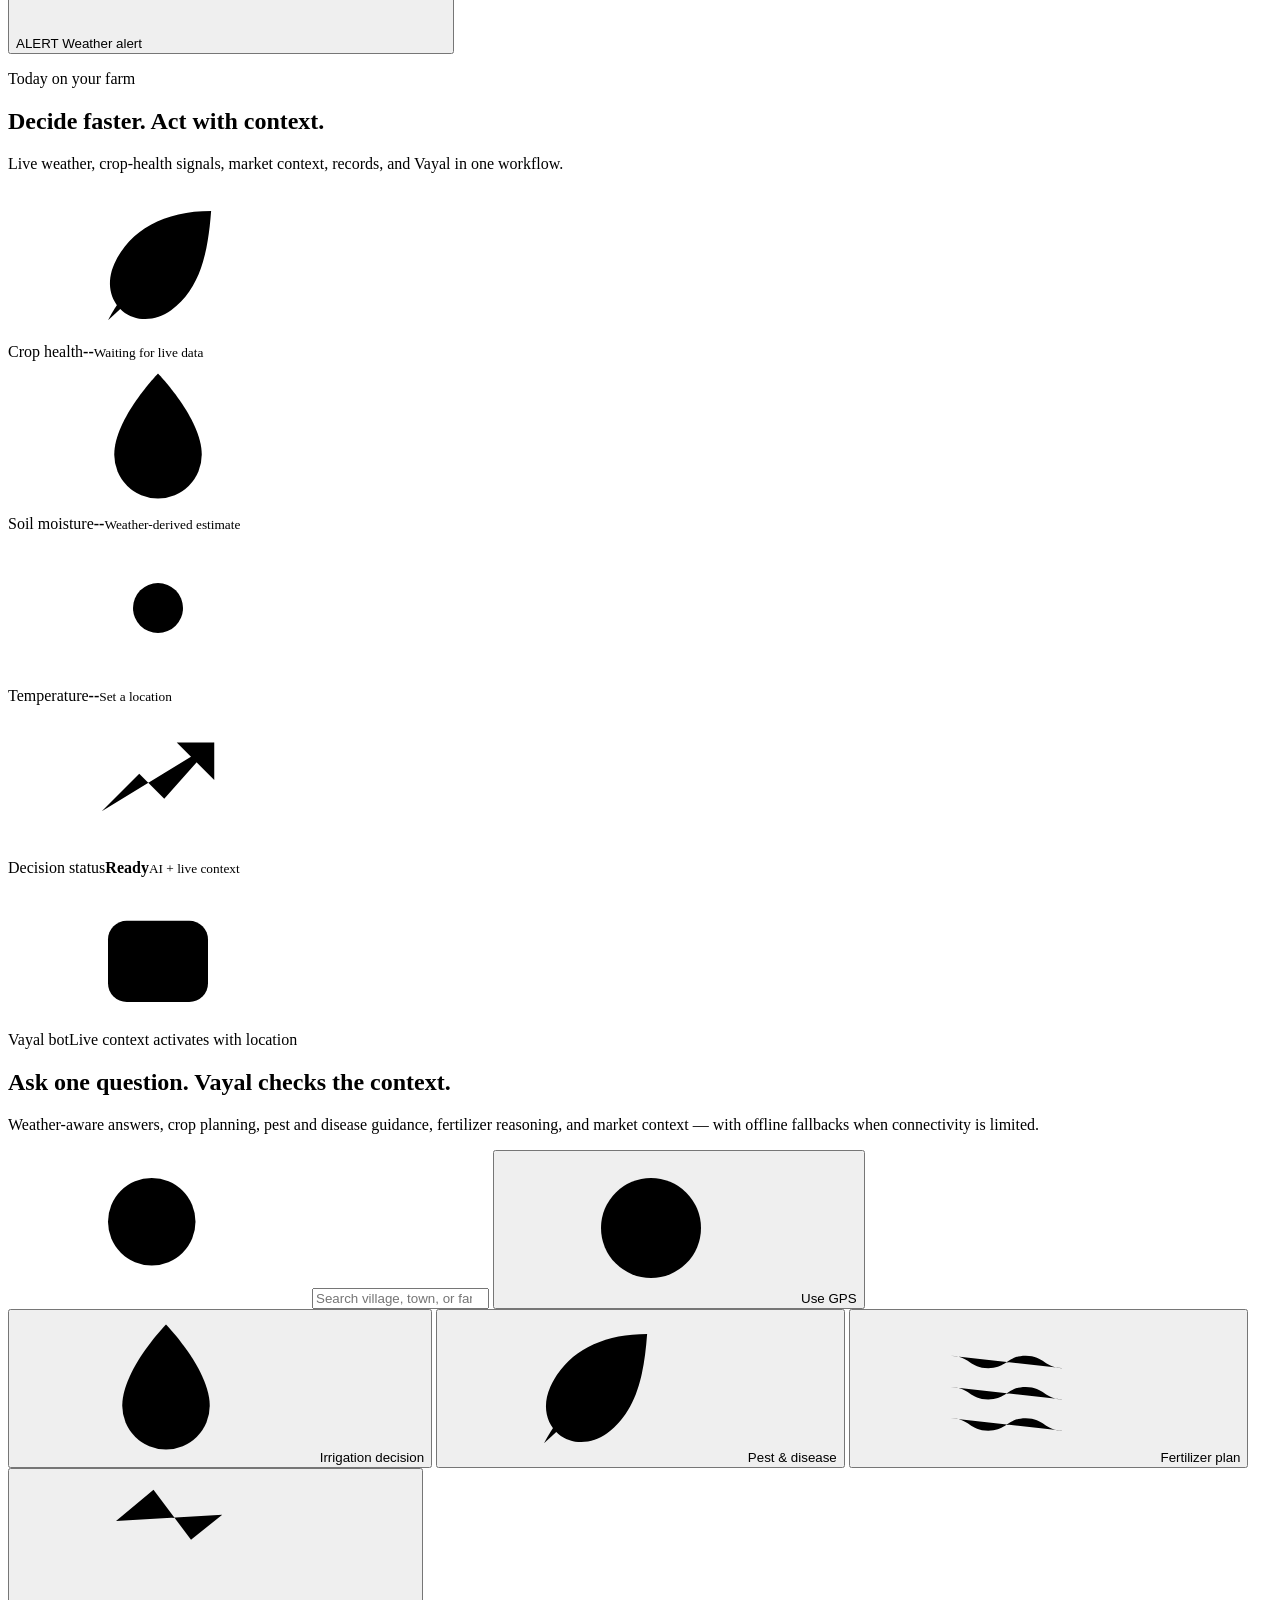
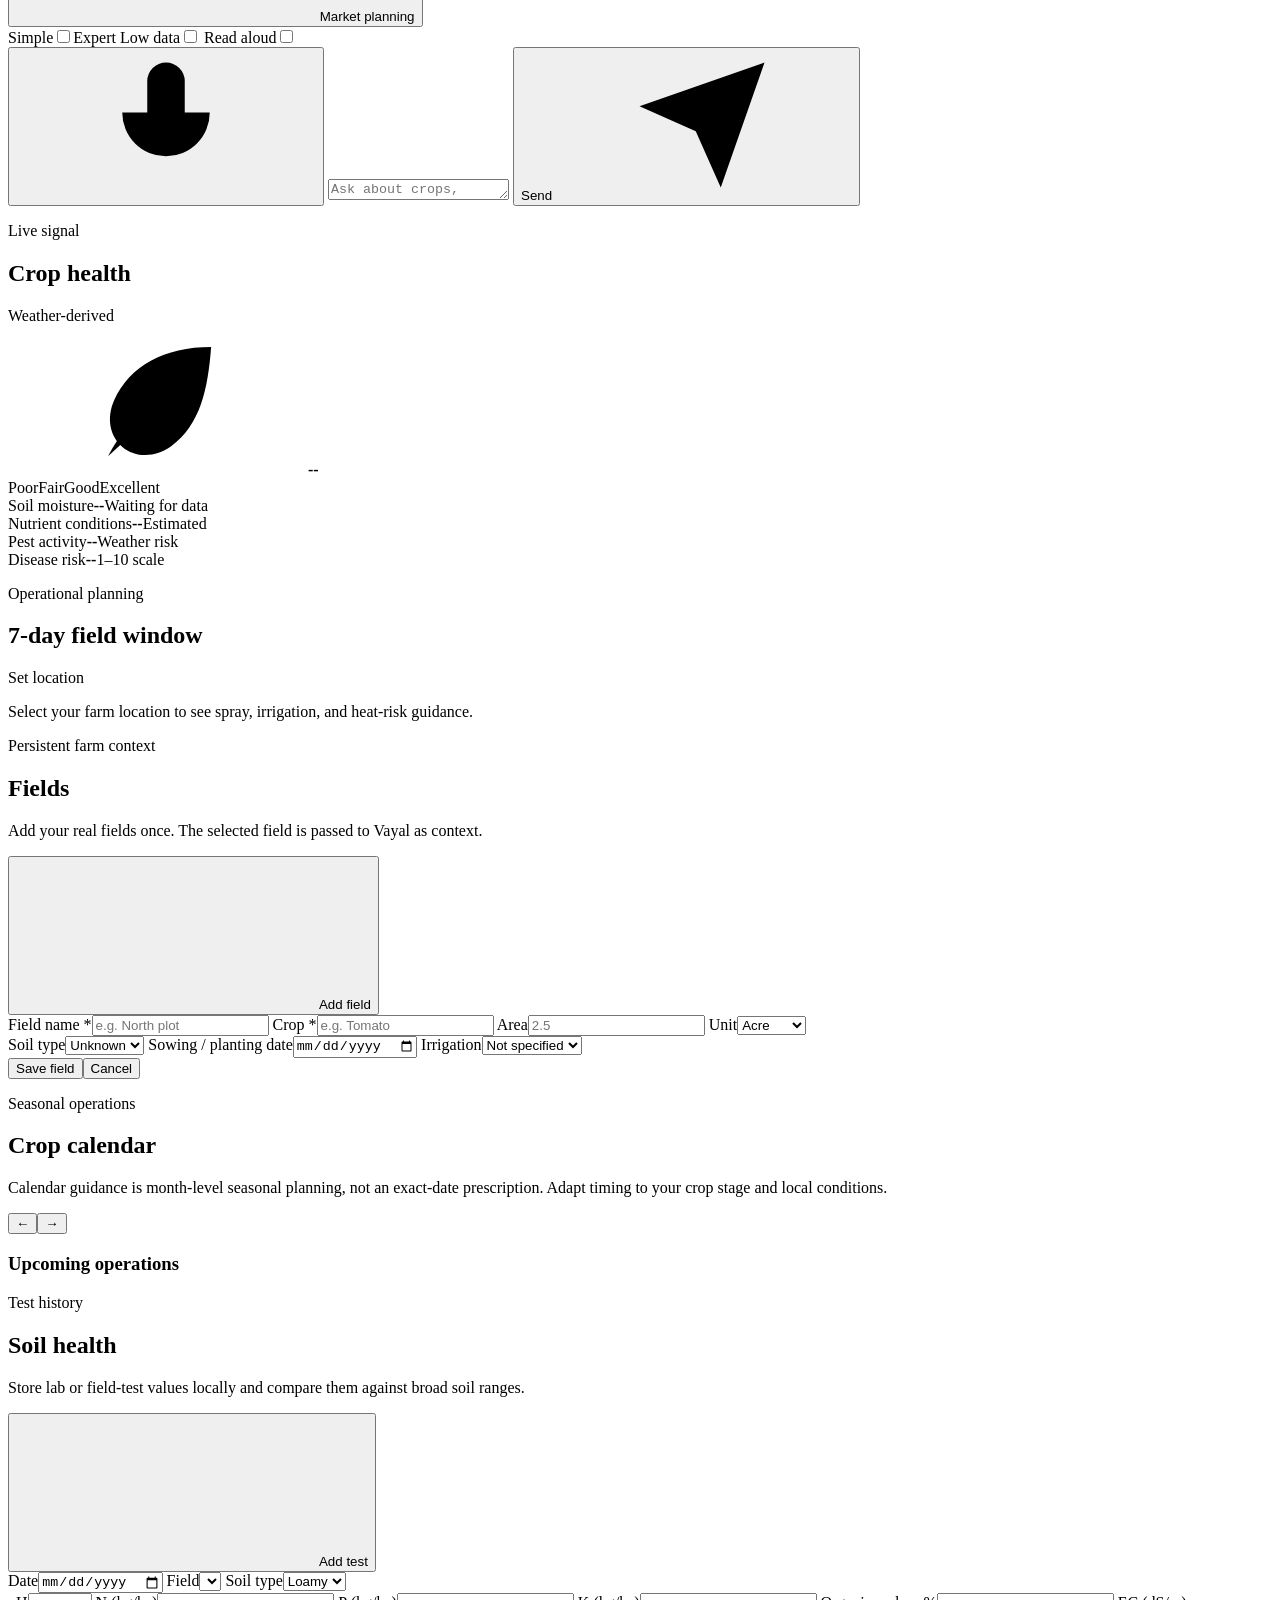
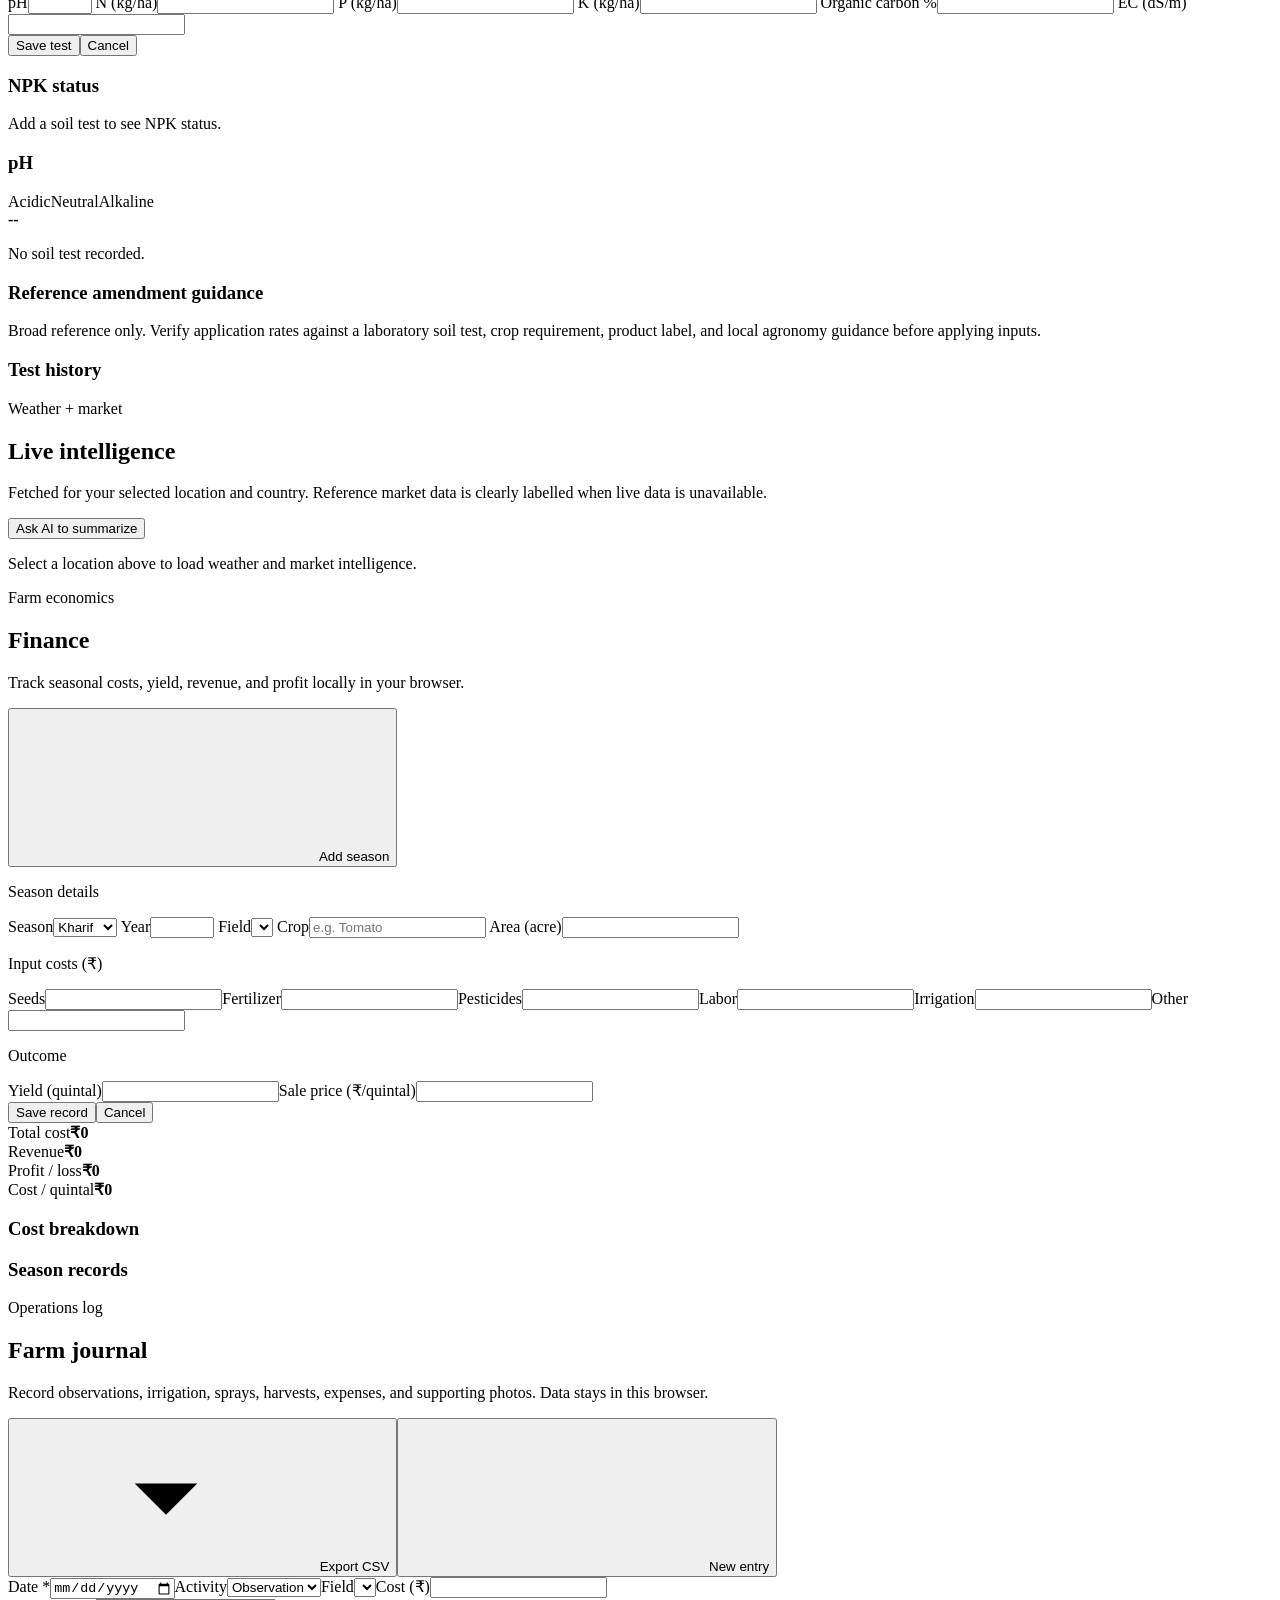
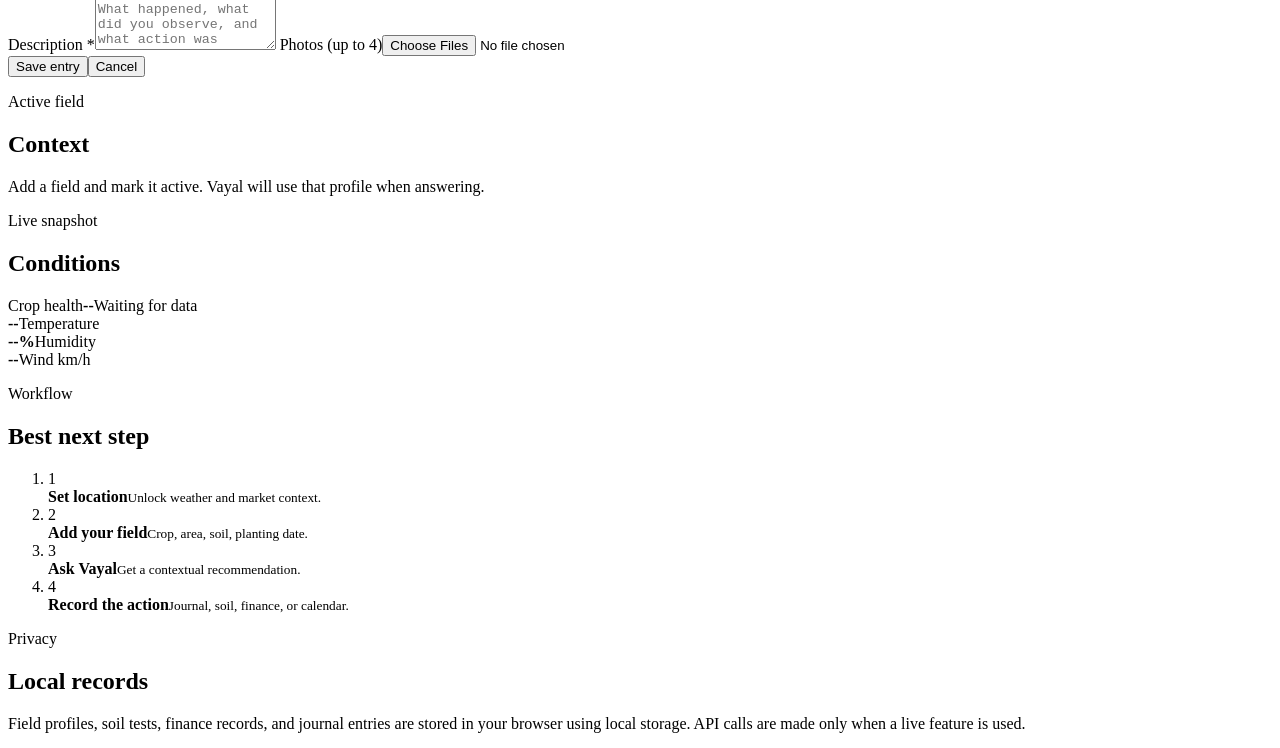
==== commit 3a88780b: "chore: rename bot to Vayal" ====
--- a/frontend/index.html
+++ b/frontend/index.html
@@ -4,8 +4,8 @@
   <meta charset="utf-8" />
   <meta name="viewport" content="width=device-width, initial-scale=1, viewport-fit=cover" />
   <meta name="theme-color" content="#163824" />
-  <meta name="description" content="AgriGuide — AI farm intelligence for weather, crop health, soil, planning, finance, and field operations." />
-  <title>AgriGuide — Farm Intelligence</title>
+  <meta name="description" content="Vayal — AI farm intelligence for weather, crop health, soil, planning, finance, and field operations." />
+  <title>Vayal — Farm Intelligence</title>
   <link rel="manifest" href="/manifest.json" />
   <link rel="stylesheet" href="/css/style.css?v=4" />
 </head>
@@ -46,10 +46,10 @@
         <span class="brand-mark brand-mark-large"><svg class="ui-icon"><use href="#i-leaf"/></svg></span>
         <div>
           <p class="eyebrow">Farm intelligence platform</p>
-          <h1 id="language-title" data-i18n="appName">AgriGuide</h1>
+          <h1 id="language-title" data-i18n="appName">Vayal</h1>
         </div>
       </div>
-      <p class="subtitle" data-i18n="tagline">Your AI farming assistant for Asia</p>
+      <p class="subtitle" data-i18n="tagline">Vayal, your farming assistant for Asia</p>
       <h2 data-i18n="selectLanguage">Choose your language</h2>
       <div id="lang-grid" class="lang-grid" role="list"></div>
       <button id="lang-continue" class="btn primary ripple-target" type="button" disabled>
@@ -65,14 +65,14 @@
       <div class="brand-block">
         <span class="brand-mark"><svg class="ui-icon"><use href="#i-leaf"/></svg></span>
         <div>
-          <h3>AgriGuide</h3>
+          <h3>Vayal</h3>
           <small>Farm intelligence</small>
         </div>
       </div>
 
       <nav class="nav-list" aria-label="Farm workspace">
         <button class="nav-item active" type="button" data-target="overview"><span class="icon"><svg class="ui-icon"><use href="#i-home"/></svg></span><span>Overview</span></button>
-        <button class="nav-item" type="button" data-target="assistant"><span class="icon"><svg class="ui-icon"><use href="#i-bot"/></svg></span><span>AI Copilot</span></button>
+        <button class="nav-item" type="button" data-target="assistant"><span class="icon"><svg class="ui-icon"><use href="#i-bot"/></svg></span><span>Vayal</span></button>
         <button class="nav-item" type="button" data-target="fields"><span class="icon"><svg class="ui-icon"><use href="#i-fields"/></svg></span><span>Fields</span></button>
         <button class="nav-item" type="button" data-target="calendar"><span class="icon"><svg class="ui-icon"><use href="#i-calendar"/></svg></span><span>Crop calendar</span></button>
         <button class="nav-item" type="button" data-target="soil"><span class="icon"><svg class="ui-icon"><use href="#i-soil"/></svg></span><span>Soil health</span></button>
@@ -103,7 +103,7 @@
       <header class="topbar">
         <div class="topbar-left">
           <button class="mobile-menu icon-btn" type="button" aria-label="Open navigation"><svg class="ui-icon"><use href="#i-menu"/></svg></button>
-          <div class="mobile-brand"><span class="brand-mark mini"><svg class="ui-icon"><use href="#i-leaf"/></svg></span><strong>AgriGuide</strong></div>
+          <div class="mobile-brand"><span class="brand-mark mini"><svg class="ui-icon"><use href="#i-leaf"/></svg></span><strong>Vayal</strong></div>
           <div class="workspace-title">
             <span class="workspace-label">Farm workspace</span>
             <strong id="topbar-field-label">All fields</strong>
@@ -151,7 +151,7 @@
               <div>
                 <p class="eyebrow">Today on your farm</p>
                 <h1>Decide faster. Act with context.</h1>
-                <p class="section-subtitle">Live weather, crop-health signals, market context, records, and your AI copilot in one workflow.</p>
+                <p class="section-subtitle">Live weather, crop-health signals, market context, records, and Vayal in one workflow.</p>
               </div>
               <span id="active-location" class="active-location"></span>
             </div>
@@ -181,8 +181,8 @@
             <div class="agent-hero-header">
               <div class="agent-hero-avatar-wrap"><div class="agent-avatar-hero"><svg class="ui-icon ui-icon-lg"><use href="#i-bot"/></svg></div><span class="status-pulse-ring"></span></div>
               <div class="agent-hero-intro">
-                <div class="agent-badge-row"><span class="agent-pill-badge"><span class="live-status-dot"></span> AI farm copilot</span><span class="agent-pill-location" id="agent-location-label">Live context activates with location</span></div>
-                <h2 id="assistant-title" class="agent-hero-title">Ask one question. AgriGuide checks the context.</h2>
+                <div class="agent-badge-row"><span class="agent-pill-badge"><span class="live-status-dot"></span> Vayal bot</span><span class="agent-pill-location" id="agent-location-label">Live context activates with location</span></div>
+                <h2 id="assistant-title" class="agent-hero-title">Ask one question. Vayal checks the context.</h2>
                 <p class="agent-hero-subtitle">Weather-aware answers, crop planning, pest and disease guidance, fertilizer reasoning, and market context — with offline fallbacks when connectivity is limited.</p>
               </div>
             </div>
@@ -196,7 +196,7 @@
               <div id="location-results" class="location-results hidden" role="listbox"></div>
             </div>
 
-            <div id="chat" class="chat hero-chat-stream" aria-live="polite" aria-label="AgriGuide conversation"></div>
+            <div id="chat" class="chat hero-chat-stream" aria-live="polite" aria-label="Vayal conversation"></div>
 
             <div class="quick-topics" aria-label="Quick prompts">
               <button class="topic-chip" type="button" data-prompt="Should I irrigate today based on the weather forecast?"><span class="topic-icon"><svg class="ui-icon"><use href="#i-droplet"/></svg></span> Irrigation decision</button>
@@ -245,7 +245,7 @@
           <!-- FIELDS -->
           <section id="fields" class="card workspace-section">
             <div class="section-heading">
-              <div><p class="eyebrow">Persistent farm context</p><h2>Fields</h2><p class="section-subtitle compact-copy">Add your real fields once. The selected field is passed to the AI copilot as context.</p></div>
+              <div><p class="eyebrow">Persistent farm context</p><h2>Fields</h2><p class="section-subtitle compact-copy">Add your real fields once. The selected field is passed to Vayal as context.</p></div>
               <button id="btn-field-add" class="btn primary" type="button"><svg class="ui-icon"><use href="#i-plus"/></svg> Add field</button>
             </div>
             <div id="field-form" class="field-form hidden">
@@ -348,7 +348,7 @@
         <aside class="right-panel" aria-label="Farm snapshot">
           <article class="card right-rail-card">
             <div class="section-heading compact"><div><p class="eyebrow">Active field</p><h2>Context</h2></div></div>
-            <div id="active-field-context" class="context-card-empty">Add a field and mark it active. AgriGuide will use that profile when answering.</div>
+            <div id="active-field-context" class="context-card-empty">Add a field and mark it active. Vayal will use that profile when answering.</div>
           </article>
 
           <article class="card right-rail-card hero-snapshot">
@@ -359,7 +359,7 @@
 
           <article class="card right-rail-card">
             <div class="section-heading compact"><div><p class="eyebrow">Workflow</p><h2>Best next step</h2></div></div>
-            <ol class="workflow-mini"><li><span>1</span><div><strong>Set location</strong><small>Unlock weather and market context.</small></div></li><li><span>2</span><div><strong>Add your field</strong><small>Crop, area, soil, planting date.</small></div></li><li><span>3</span><div><strong>Ask the copilot</strong><small>Get a contextual recommendation.</small></div></li><li><span>4</span><div><strong>Record the action</strong><small>Journal, soil, finance, or calendar.</small></div></li></ol>
+            <ol class="workflow-mini"><li><span>1</span><div><strong>Set location</strong><small>Unlock weather and market context.</small></div></li><li><span>2</span><div><strong>Add your field</strong><small>Crop, area, soil, planting date.</small></div></li><li><span>3</span><div><strong>Ask Vayal</strong><small>Get a contextual recommendation.</small></div></li><li><span>4</span><div><strong>Record the action</strong><small>Journal, soil, finance, or calendar.</small></div></li></ol>
           </article>
 
           <article class="card right-rail-card">
@@ -373,7 +373,7 @@
 
   <dialog id="settings-dialog">
     <form method="dialog">
-      <div class="settings-dialog-head"><div><p class="eyebrow">Preferences</p><h3>AgriGuide settings</h3></div><button class="icon-btn dialog-close" value="cancel" aria-label="Close">×</button></div>
+      <div class="settings-dialog-head"><div><p class="eyebrow">Preferences</p><h3>Vayal settings</h3></div><button class="icon-btn dialog-close" value="cancel" aria-label="Close">×</button></div>
       <label>Language<select id="settings-lang"></select></label>
       <div class="settings-list"><label><span><strong>Dark mode</strong><small>Use a darker interface.</small></span><input id="toggle-dark" type="checkbox" /></label></div>
       <div class="settings-security-note"><strong>AI provider key</strong><p>Keep API keys only in <code>backend/.env</code>. Never put secrets in frontend files or Git.</p></div>
